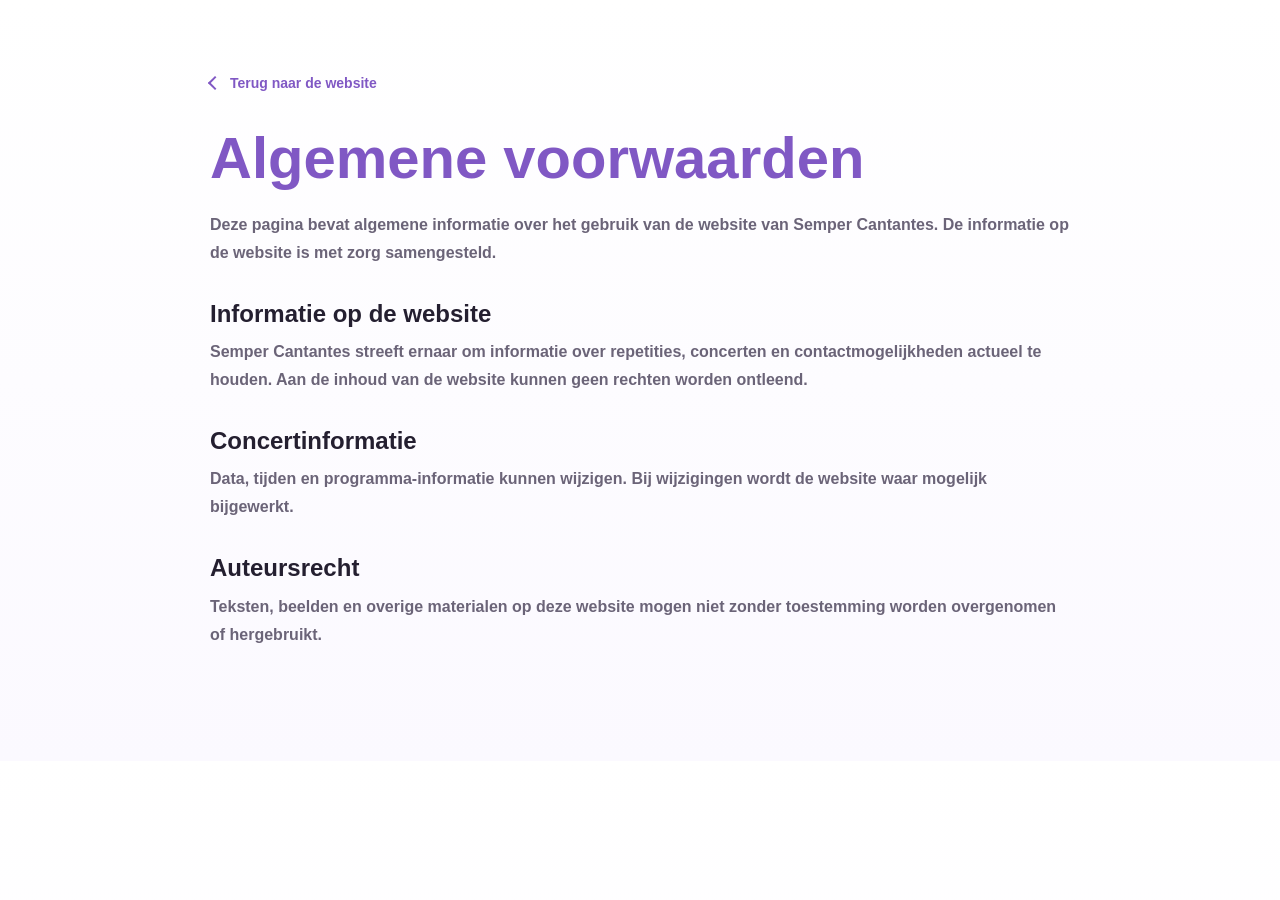
==== algemene-voorwaarden.html @ 079dc367 "Apply client feedback phase one" ====
<!doctype html>
<html lang="nl">
  <head>
    <meta charset="utf-8">
    <meta name="viewport" content="width=device-width, initial-scale=1">
    <title>Algemene voorwaarden | Semper Cantantes</title>
    <link rel="stylesheet" href="styles.css?v=client-round-20260716">
  </head>
  <body class="legal-page">
    <main class="legal-main">
      <a class="detail-back" href="index.html">Terug naar de website</a>
      <h1>Algemene voorwaarden</h1>
      <p>
        Deze pagina bevat algemene informatie over het gebruik van de website
        van Semper Cantantes. De informatie op de website is met zorg
        samengesteld.
      </p>
      <h2>Informatie op de website</h2>
      <p>
        Semper Cantantes streeft ernaar om informatie over repetities,
        concerten en contactmogelijkheden actueel te houden. Aan de inhoud van
        de website kunnen geen rechten worden ontleend.
      </p>
      <h2>Concertinformatie</h2>
      <p>
        Data, tijden en programma-informatie kunnen wijzigen. Bij wijzigingen
        wordt de website waar mogelijk bijgewerkt.
      </p>
      <h2>Auteursrecht</h2>
      <p>
        Teksten, beelden en overige materialen op deze website mogen niet
        zonder toestemming worden overgenomen of hergebruikt.
      </p>
    </main>
  </body>
</html>
---- styles.css ----
:root {
  --bg: #ffffff;
  --bg-soft: #f8f5fd;
  --bg-lavender: #f0ebfb;
  --lav-100: #f3edfc;
  --lav-200: #e4d8f8;
  --lav-300: #cbb6ef;
  --lav-500: #9a72dc;
  --lav-600: #8058c4;
  --lav-700: #5f3fa0;
  --ink: #241f30;
  --ink-soft: #6b6478;
  --ink-faint: #9a93a8;
  --line: #e7e0f5;
  --white: #ffffff;
  --plum: #221c2e;
  --shadow: 0 24px 60px -32px rgba(95, 63, 160, 0.36);
  --radius-lg: 18px;
  --radius-md: 12px;
  --radius-pill: 999px;
  --font-display: "Fraunces", Georgia, serif;
  --font-body: "Plus Jakarta Sans", "Segoe UI", Arial, sans-serif;
  --maxw: 1180px;
}

* {
  box-sizing: border-box;
}

html {
  scroll-behavior: smooth;
}

body {
  margin: 0;
  color: var(--ink);
  background: var(--bg);
  font-family: var(--font-body);
  line-height: 1.6;
  -webkit-font-smoothing: antialiased;
}

a {
  color: inherit;
  text-decoration: none;
}

img {
  display: block;
  max-width: 100%;
}

h1,
h2,
h3,
p {
  margin-top: 0;
}

h1,
h2,
h3 {
  color: var(--ink);
  font-weight: 800;
  letter-spacing: 0;
  line-height: 1.05;
}

.hero {
  position: relative;
  display: flex;
  flex-direction: column;
  min-height: 100vh;
  min-height: 100svh;
  overflow: hidden;
  background:
    radial-gradient(36% 50% at 18% 56%, rgba(203, 182, 239, 0.24), transparent 72%),
    linear-gradient(90deg, rgba(255, 255, 255, 0.94) 0%, rgba(248, 245, 253, 0.78) 38%, rgba(248, 245, 253, 0.12) 70%),
    url("assets/hero-lavender.png") center / cover no-repeat;
}

.hero::after {
  content: "";
  position: absolute;
  inset: auto 0 0;
  height: 34%;
  background: linear-gradient(180deg, transparent, rgba(255, 255, 255, 0.9));
  pointer-events: none;
}

.site-nav {
  position: relative;
  z-index: 2;
  display: flex;
  align-items: center;
  justify-content: space-between;
  gap: 24px;
  width: min(var(--maxw), calc(100% - 56px));
  margin: 22px auto 0;
  padding: 12px 14px 12px 20px;
  color: var(--ink);
  font-size: 15px;
  font-weight: 700;
  border: 1px solid rgba(231, 224, 245, 0.92);
  border-radius: var(--radius-pill);
  background: rgba(255, 255, 255, 0.68);
  box-shadow: 0 18px 42px -34px rgba(95, 63, 160, 0.5);
  backdrop-filter: blur(16px);
}

.nav-brand {
  display: flex;
  flex: 0 0 auto;
  flex-direction: column;
  justify-content: center;
  min-width: 138px;
  line-height: 0.96;
}

.nav-brand span {
  color: var(--lav-600);
  font-family: var(--font-display);
  font-size: 22px;
  font-style: italic;
  font-weight: 500;
}

.nav-brand strong {
  color: var(--ink);
  font-size: 15px;
  font-weight: 800;
}

.nav-links,
.nav-actions {
  display: flex;
  align-items: center;
}

.nav-links {
  justify-content: center;
  gap: clamp(18px, 3vw, 34px);
}

.nav-link {
  position: relative;
  white-space: nowrap;
  color: rgba(36, 31, 48, 0.82);
}

.nav-link::after {
  content: "";
  position: absolute;
  right: 100%;
  bottom: -7px;
  left: 0;
  height: 2px;
  border-radius: var(--radius-pill);
  background: var(--lav-600);
  transition: right 180ms ease;
}

.nav-link:hover::after {
  right: 0;
}

.nav-actions {
  justify-content: flex-end;
  gap: 8px;
}

.mobile-nav {
  display: none;
}

.social-link,
.login-link {
  display: inline-flex;
  align-items: center;
  justify-content: center;
  min-height: 38px;
  border-radius: var(--radius-pill);
  font-size: 13px;
  font-weight: 800;
  transition: transform 160ms ease, border-color 160ms ease, background 160ms ease;
}

.social-link {
  width: 38px;
  color: var(--lav-700);
  border: 1px solid rgba(128, 88, 196, 0.18);
  background: rgba(243, 237, 252, 0.78);
}

.social-link svg {
  width: 18px;
  height: 18px;
  fill: none;
  stroke: currentColor;
  stroke-width: 1.9;
  stroke-linecap: round;
  stroke-linejoin: round;
}

.social-link[aria-label="TikTok"] svg {
  fill: currentColor;
  stroke: none;
}

.login-link {
  min-width: 86px;
  padding: 0 18px;
  text-align: center;
  color: var(--white);
  background: var(--lav-600);
  box-shadow: 0 14px 26px -18px rgba(95, 63, 160, 0.7);
}

.social-link:hover,
.login-link:hover {
  transform: translateY(-2px);
}

.hero-content {
  position: relative;
  z-index: 1;
  width: min(610px, calc(100% - 56px));
  margin: auto 0 auto max(28px, calc((100vw - var(--maxw)) / 2));
  padding: 54px 0 96px;
}

.hero-kicker {
  display: flex;
  flex-wrap: wrap;
  gap: 10px;
  margin-bottom: 24px;
}

.hero-kicker span,
.hero-details span {
  display: inline-flex;
  align-items: center;
  border: 1px solid rgba(128, 88, 196, 0.18);
  border-radius: var(--radius-pill);
  background: rgba(255, 255, 255, 0.64);
  color: var(--lav-700);
  font-size: 13px;
  font-weight: 800;
  backdrop-filter: blur(10px);
}

.hero-kicker span {
  min-height: 36px;
  padding: 8px 14px;
}

.brand-script {
  margin: 0;
  color: var(--lav-600);
  font-family: var(--font-display);
  font-size: clamp(38px, 5vw, 68px);
  font-style: italic;
  font-weight: 500;
  line-height: 0.98;
}

h1 {
  margin-bottom: 22px;
  font-size: clamp(48px, 6.2vw, 82px);
}

.hero-copy {
  max-width: 46ch;
  margin-bottom: 34px;
  color: var(--ink-soft);
  font-size: clamp(17px, 1.55vw, 21px);
  font-weight: 600;
}

.hero-actions {
  display: flex;
  flex-wrap: wrap;
  gap: 14px;
}

.hero-details {
  display: flex;
  flex-wrap: wrap;
  gap: 10px;
  max-width: 560px;
  margin-top: 28px;
}

.hero-details span {
  min-height: 34px;
  padding: 7px 12px;
  color: var(--ink-soft);
  font-size: 12px;
}

.button,
.small-button {
  display: inline-flex;
  align-items: center;
  justify-content: center;
  min-height: 50px;
  border-radius: var(--radius-pill);
  font-weight: 800;
  transition: transform 160ms ease, box-shadow 160ms ease, background 160ms ease, color 160ms ease, border-color 160ms ease;
}

.button {
  min-width: 190px;
  padding: 14px 28px;
  font-size: 15px;
}

.button:hover,
.small-button:hover,
.social-link:hover,
.login-link:hover {
  transform: translateY(-2px);
}

.button-primary {
  color: var(--white);
  background: var(--lav-600);
  box-shadow: 0 16px 34px -18px rgba(95, 63, 160, 0.72);
}

.button-primary:hover {
  background: var(--lav-700);
}

.button-ghost {
  color: var(--ink);
  border: 1.5px solid rgba(36, 31, 48, 0.18);
  background: rgba(255, 255, 255, 0.42);
  backdrop-filter: blur(10px);
}

.button-ghost:hover {
  color: var(--lav-700);
  border-color: var(--lav-600);
}

.button-outline {
  color: var(--lav-700);
  border: 1.5px solid var(--lav-300);
  background: var(--white);
}

.section-inner {
  width: min(var(--maxw), calc(100% - 56px));
  margin: 0 auto;
}

.concert-section,
.conductor-section {
  background: var(--bg-soft);
}

.concert-section {
  padding: 96px 0 104px;
}

.section-heading {
  display: flex;
  align-items: flex-end;
  justify-content: space-between;
  gap: 32px;
  margin-bottom: 38px;
}

.eyebrow {
  margin-bottom: 6px;
  color: var(--lav-700);
  font-family: var(--font-display);
  font-size: 18px;
  font-style: italic;
  font-weight: 500;
  letter-spacing: 0;
  text-transform: none;
}

h2 {
  margin-bottom: 0;
  font-size: clamp(34px, 4vw, 52px);
}

.concert-grid {
  display: grid;
  grid-template-columns: repeat(3, minmax(0, 1fr));
  gap: 26px;
}

.concert-card {
  display: flex;
  flex-direction: column;
  overflow: hidden;
  min-width: 0;
  border: 1px solid var(--line);
  border-radius: 10px;
  background: var(--white);
  box-shadow: 0 18px 44px -30px rgba(95, 63, 160, 0.32);
}

.concert-image {
  position: relative;
  overflow: hidden;
  background: var(--lav-200);
}

.concert-image::after {
  content: "";
  position: absolute;
  inset: 0;
  background: linear-gradient(180deg, transparent 48%, rgba(24, 20, 34, 0.5));
}

.concert-image img {
  width: 100%;
  aspect-ratio: 16 / 10;
  object-fit: cover;
  transition: transform 240ms ease;
}

.concert-card:hover .concert-image img {
  transform: scale(1.035);
}

.concert-date {
  position: absolute;
  right: 18px;
  bottom: 16px;
  z-index: 1;
  display: inline-flex;
  align-items: center;
  gap: 8px;
  padding: 0;
  color: var(--white);
  background: transparent;
  font-size: 15px;
  font-weight: 800;
  text-shadow: 0 2px 16px rgba(0, 0, 0, 0.54);
  box-shadow: none;
}

.concert-date span {
  width: 1px;
  height: 16px;
  background: rgba(255, 255, 255, 0.72);
}

.concert-body {
  display: flex;
  flex-direction: column;
  flex: 1;
  gap: 12px;
  padding: 30px 28px 28px;
}

.concert-body h3 {
  margin-bottom: 0;
  color: #565167;
  font-size: 24px;
}

.concert-body p {
  min-height: 88px;
  margin-bottom: 12px;
  color: var(--ink-soft);
  font-size: 16px;
  line-height: 1.55;
}

.small-button {
  width: 100%;
  min-height: 44px;
  color: var(--lav-700);
  border-radius: 14px;
  background: var(--lav-100);
  font-size: 14px;
}

.small-button:hover {
  background: var(--lav-200);
}

.about-section {
  position: relative;
  padding: 104px 0;
  background:
    radial-gradient(48% 80% at 12% 15%, rgba(203, 182, 239, 0.2), transparent 68%),
    linear-gradient(180deg, var(--white) 0%, #fbf9ff 100%);
}

.about-grid {
  display: grid;
  grid-template-columns: minmax(260px, 0.78fr) minmax(320px, 1.22fr);
  gap: 72px;
  align-items: start;
}

.about-heading {
  position: sticky;
  top: 32px;
}

.about-heading h2 {
  max-width: 10ch;
}

.about-copy {
  max-width: 720px;
  padding-left: 34px;
  border-left: 1.5px solid var(--lav-200);
}

.about-copy p {
  margin-bottom: 18px;
  color: var(--ink-soft);
  font-size: clamp(18px, 2vw, 24px);
  font-weight: 600;
  line-height: 1.65;
}

.about-copy p:first-child {
  color: var(--ink);
}

.about-facts {
  display: flex;
  flex-wrap: wrap;
  gap: 12px;
  margin-top: 30px;
}

.about-facts span {
  display: inline-flex;
  align-items: baseline;
  gap: 8px;
  padding: 12px 16px;
  color: var(--ink-soft);
  border: 1px solid var(--line);
  border-radius: var(--radius-md);
  background: rgba(255, 255, 255, 0.72);
  box-shadow: 0 16px 36px -30px rgba(95, 63, 160, 0.34);
  font-size: 14px;
  font-weight: 700;
}

.about-facts strong {
  color: var(--lav-700);
  font-size: 22px;
  line-height: 1;
}

.conductor-section {
  position: relative;
  padding: 108px 0 116px;
  background:
    radial-gradient(54% 70% at 82% 12%, rgba(203, 182, 239, 0.22), transparent 62%),
    var(--bg-soft);
}

.conductor-card {
  display: grid;
  grid-template-columns: minmax(320px, 0.88fr) minmax(320px, 1.12fr);
  overflow: hidden;
  width: min(var(--maxw), calc(100% - 56px));
  margin: 0 auto;
  border: 1px solid var(--line);
  border-radius: var(--radius-lg);
  background: var(--white);
  box-shadow: 0 28px 70px -38px rgba(95, 63, 160, 0.42);
}

.conductor-image {
  position: relative;
  min-height: 460px;
  background: var(--lav-100);
}

.conductor-image::after {
  content: "";
  position: absolute;
  inset: 0;
  background:
    linear-gradient(180deg, transparent 60%, rgba(36, 31, 48, 0.14)),
    radial-gradient(65% 65% at 25% 18%, rgba(255, 255, 255, 0.24), transparent 70%);
  pointer-events: none;
}

.conductor-card img {
  width: 100%;
  height: 100%;
  object-fit: cover;
  object-position: 44% center;
}

.conductor-copy {
  display: flex;
  flex-direction: column;
  justify-content: center;
  padding: clamp(42px, 6vw, 72px);
}

.conductor-copy h2 {
  margin-bottom: 24px;
}

.conductor-copy p:not(.eyebrow) {
  max-width: 52ch;
  margin-bottom: 26px;
  color: var(--ink-soft);
  font-size: clamp(17px, 1.8vw, 20px);
  font-weight: 600;
  line-height: 1.7;
}

.conductor-notes {
  display: flex;
  flex-wrap: wrap;
  gap: 10px;
  margin-bottom: 34px;
}

.conductor-notes span {
  display: inline-flex;
  align-items: center;
  min-height: 38px;
  padding: 8px 13px;
  color: var(--lav-700);
  border: 1px solid var(--lav-200);
  border-radius: var(--radius-pill);
  background: var(--lav-100);
  font-size: 13px;
  font-weight: 800;
}

.conductor-copy .button {
  align-self: flex-start;
}

.contact-section {
  padding: 104px 0 112px;
  background:
    linear-gradient(180deg, var(--white) 0%, #fbf9ff 100%);
}

.contact-heading {
  max-width: 760px;
  margin-bottom: 38px;
}

.contact-heading .brand-script {
  font-size: clamp(40px, 4.4vw, 56px);
  line-height: 1;
}

.contact-heading h2 {
  color: var(--ink);
  font-size: clamp(20px, 2vw, 26px);
  font-weight: 700;
}

.contact-form {
  display: grid;
  grid-template-columns: minmax(340px, 1.02fr) minmax(340px, 0.98fr);
  gap: 22px;
  padding: 28px;
  border: 1px solid var(--line);
  border-radius: var(--radius-lg);
  background: rgba(255, 255, 255, 0.78);
  box-shadow: 0 24px 60px -42px rgba(95, 63, 160, 0.42);
  backdrop-filter: blur(12px);
}

.form-left {
  display: grid;
  grid-template-columns: minmax(150px, 1.2fr) minmax(90px, 0.55fr) minmax(150px, 1.15fr);
  gap: 16px;
}

label {
  display: flex;
  flex-direction: column;
  gap: 8px;
  color: #504962;
  font-size: 12px;
  font-weight: 800;
  letter-spacing: 0;
}

input,
textarea {
  width: 100%;
  border: 1px solid #ddd6ef;
  border-radius: 10px;
  color: var(--ink);
  background: #ffffff;
  font: inherit;
  font-size: 15px;
  transition: border-color 160ms ease, background 160ms ease, box-shadow 160ms ease;
}

input:focus,
textarea:focus {
  outline: none;
  border-color: var(--lav-500);
  background: var(--white);
  box-shadow: 0 0 0 4px rgba(154, 114, 220, 0.12);
}

input {
  height: 48px;
  padding: 10px 13px;
}

textarea {
  min-height: 268px;
  padding: 13px;
  resize: vertical;
}

.wide,
.checkbox-row,
.form-submit {
  grid-column: 1 / -1;
}

.checkbox-row {
  display: flex;
  flex-direction: row;
  align-items: flex-start;
  gap: 10px;
  margin: 2px 0 4px;
  color: var(--ink-soft);
  font-size: 13px;
  font-weight: 600;
}

.checkbox-row input {
  flex: 0 0 auto;
  width: 18px;
  height: 18px;
  margin-top: 2px;
  accent-color: var(--lav-600);
}

.checkbox-row a {
  color: var(--lav-700);
  font-weight: 800;
}

.form-submit {
  width: 100%;
  min-height: 48px;
  border: 0;
  cursor: pointer;
}

.message-field {
  height: 100%;
}

.message-field textarea {
  flex: 1;
}

.site-footer {
  position: relative;
  padding: 58px 0 34px;
  color: #d8cfee;
  background: var(--plum);
}

.site-footer::before {
  content: "";
  position: absolute;
  top: 0;
  right: 0;
  left: 0;
  height: 2px;
  background: linear-gradient(90deg, transparent, var(--lav-300), transparent);
}

.footer-inner {
  display: flex;
  align-items: flex-start;
  justify-content: space-between;
  gap: 38px;
  width: min(var(--maxw), calc(100% - 56px));
  margin: 0 auto;
}

.footer-brand {
  max-width: 340px;
}

.footer-brand .brand-script {
  color: var(--lav-300);
  font-size: 30px;
}

.footer-brand strong {
  display: block;
  margin: -2px 0 12px;
  color: var(--white);
  font-size: 24px;
  line-height: 1;
}

.footer-brand span {
  display: block;
  color: #a99bc9;
  font-size: 14px;
}

.footer-inner nav {
  display: flex;
  flex-wrap: wrap;
  gap: clamp(20px, 4vw, 46px);
  padding-top: 12px;
  font-size: 14px;
  font-weight: 700;
}

.footer-inner a {
  color: #e5def5;
}

.footer-inner a:hover {
  color: var(--white);
}

@media (max-width: 1000px) {
  .hero {
    background:
      linear-gradient(90deg, rgba(255, 255, 255, 0.9), rgba(248, 245, 253, 0.54)),
      url("assets/hero-lavender.png") 62% center / cover no-repeat;
  }

  .site-nav,
  .section-inner,
  .footer-inner {
    width: min(100% - 36px, 720px);
  }

  .site-nav {
    flex-wrap: wrap;
    gap: 14px 18px;
    padding: 12px 14px 14px;
    border-radius: 26px;
  }

  .nav-brand {
    min-width: 124px;
  }

  .nav-links {
    order: 3;
    width: 100%;
    justify-content: flex-start;
    gap: 18px;
    overflow-x: auto;
    padding: 4px 2px 2px;
    scrollbar-width: none;
  }

  .nav-links::-webkit-scrollbar {
    display: none;
  }

  .nav-actions {
    margin-left: auto;
  }

  .hero-content {
    width: min(100% - 36px, 620px);
    margin: auto auto;
    padding-top: 72px;
  }

  .concert-grid,
  .about-grid,
  .conductor-card,
  .contact-form {
    grid-template-columns: 1fr;
  }

  .about-heading {
    position: static;
  }

  .about-heading h2 {
    max-width: 100%;
  }

  .about-copy {
    padding-left: 0;
    border-left: 0;
  }

  .concert-grid {
    gap: 28px;
  }

  .conductor-card {
    width: min(100% - 36px, 720px);
  }

  .conductor-image {
    min-height: 360px;
  }

  .footer-inner {
    flex-direction: column;
  }
}

@media (max-width: 640px) {
  .hero {
    min-height: 100svh;
    background:
      linear-gradient(180deg, rgba(255, 255, 255, 0.93) 0%, rgba(248, 245, 253, 0.84) 48%, rgba(248, 245, 253, 0.46) 100%),
      url("assets/hero-lavender.png") 68% center / cover no-repeat;
  }

  .site-nav {
    width: min(100% - 28px, 520px);
    margin-top: 12px;
    flex-wrap: nowrap;
    gap: 12px;
    padding: 10px 10px 10px 16px;
    border-radius: 22px;
    font-size: 13px;
  }

  .nav-brand {
    min-width: 110px;
  }

  .nav-brand span {
    font-size: 19px;
  }

  .nav-brand strong {
    font-size: 13px;
  }

  .nav-links,
  .nav-actions {
    display: none;
  }

  .mobile-nav {
    position: relative;
    display: block;
    margin-left: auto;
  }

  .mobile-nav summary {
    display: inline-flex;
    align-items: center;
    justify-content: center;
    gap: 10px;
    min-height: 38px;
    padding: 0 14px 0 16px;
    border-radius: var(--radius-pill);
    color: var(--white);
    background: var(--lav-600);
    box-shadow: 0 14px 26px -18px rgba(95, 63, 160, 0.72);
    cursor: pointer;
    list-style: none;
  }

  .mobile-nav summary::-webkit-details-marker {
    display: none;
  }

  .mobile-nav summary span {
    font-size: 13px;
    font-weight: 800;
  }

  .mobile-nav summary i,
  .mobile-nav summary i::before,
  .mobile-nav summary i::after {
    display: block;
    width: 15px;
    height: 2px;
    border-radius: var(--radius-pill);
    background: currentColor;
    transition: transform 180ms ease, opacity 180ms ease;
  }

  .mobile-nav summary i {
    position: relative;
  }

  .mobile-nav summary i::before,
  .mobile-nav summary i::after {
    content: "";
    position: absolute;
    left: 0;
  }

  .mobile-nav summary i::before {
    top: -5px;
  }

  .mobile-nav summary i::after {
    top: 5px;
  }

  .mobile-nav[open] summary i {
    background: transparent;
  }

  .mobile-nav[open] summary i::before {
    transform: translateY(5px) rotate(45deg);
  }

  .mobile-nav[open] summary i::after {
    transform: translateY(-5px) rotate(-45deg);
  }

  .mobile-nav-panel {
    position: absolute;
    top: calc(100% + 12px);
    right: 0;
    width: min(82vw, 310px);
    padding: 12px;
    border: 1px solid rgba(231, 224, 245, 0.96);
    border-radius: 20px;
    background: rgba(255, 255, 255, 0.96);
    box-shadow: 0 24px 54px -30px rgba(36, 31, 48, 0.45);
    backdrop-filter: blur(18px);
  }

  .mobile-nav-panel .nav-link {
    display: flex;
    align-items: center;
    min-height: 44px;
    padding: 0 12px;
    border-radius: 12px;
    color: var(--ink);
    font-size: 15px;
  }

  .mobile-nav-panel .nav-link:hover {
    background: var(--lav-100);
  }

  .mobile-nav-panel .nav-link::after {
    display: none;
  }

  .mobile-socials {
    display: flex;
    align-items: center;
    gap: 8px;
    margin-top: 10px;
    padding-top: 12px;
    border-top: 1px solid var(--line);
  }

  .social-link {
    width: 34px;
    min-height: 34px;
    font-size: 12px;
  }

  .login-link {
    min-width: 72px;
    min-height: 34px;
    padding: 0 14px;
    font-size: 12px;
  }

  .hero-content {
    width: min(100% - 34px, 520px);
    padding: 54px 0 58px;
    margin: auto auto;
  }

  .hero-kicker {
    gap: 8px;
    margin-bottom: 18px;
  }

  .hero-kicker span,
  .hero-details span {
    font-size: 11px;
  }

  .hero-kicker span {
    min-height: 31px;
    padding: 6px 10px;
  }

  .brand-script {
    font-size: 40px;
  }

  h1 {
    margin-bottom: 16px;
    font-size: clamp(44px, 15vw, 62px);
  }

  .hero-copy {
    max-width: 31ch;
    margin-bottom: 24px;
    font-size: 16px;
    line-height: 1.55;
    font-weight: 600;
  }

  .hero-actions {
    flex-direction: column;
    gap: 10px;
  }

  .button {
    width: 100%;
    min-height: 48px;
    padding: 13px 20px;
    font-size: 14px;
  }

  .hero-details {
    gap: 8px;
    margin-top: 20px;
  }

  .hero-details span {
    min-height: 30px;
    padding: 6px 9px;
  }

  .concert-section,
  .about-section,
  .conductor-section,
  .contact-section {
    padding: 58px 0;
  }

  .section-inner {
    width: min(100% - 32px, 520px);
  }

  .section-heading h2,
  .about-heading h2,
  .conductor-copy h2,
  .contact-heading h2 {
    font-size: clamp(30px, 9vw, 40px);
    line-height: 1.08;
  }

  .eyebrow {
    font-size: 11px;
  }

  .section-heading p,
  .about-copy p,
  .conductor-copy p,
  .contact-heading p {
    font-size: 15px;
    line-height: 1.65;
  }

  .concert-grid {
    gap: 22px;
  }

  .concert-card {
    border-radius: 14px;
  }

  .concert-image {
    min-height: 230px;
  }

  .concert-body h3 {
    font-size: 24px;
  }

  .concert-body p {
    font-size: 15px;
    line-height: 1.58;
  }

  .small-button {
    min-height: 44px;
    font-size: 13px;
  }

  .about-card,
  .conductor-card {
    border-radius: 18px;
  }

  .about-grid {
    gap: 26px;
  }

  .about-copy {
    gap: 18px;
  }

  .conductor-card {
    width: min(100% - 32px, 520px);
  }

  .conductor-image {
    min-height: 310px;
  }

  .conductor-copy {
    padding: 26px 22px 24px;
  }

  .conductor-notes {
    gap: 8px;
  }

  .conductor-notes span {
    font-size: 11px;
  }

  .contact-form {
    padding: 18px;
    border-radius: 14px;
  }

  .section-heading {
    display: block;
    margin-bottom: 26px;
  }

  .concert-body {
    padding: 22px;
  }

  .concert-date {
    right: 16px;
    justify-content: flex-end;
    font-size: 13px;
  }

  .form-left {
    grid-template-columns: 1fr;
  }

  .checkbox-row {
    font-size: 13px;
  }

  textarea {
    min-height: 220px;
  }

  .footer-inner {
    width: min(100% - 32px, 520px);
    gap: 24px;
    text-align: left;
  }

  .footer-inner nav {
    gap: 14px;
  }
}

@media (max-width: 390px) {
  .site-nav {
    width: min(100% - 20px, 360px);
    padding-left: 13px;
  }

  .nav-brand {
    min-width: 96px;
  }

  .nav-brand span {
    font-size: 17px;
  }

  .nav-brand strong {
    font-size: 12px;
  }

  .mobile-nav summary {
    min-height: 36px;
    padding: 0 12px;
  }

  .mobile-nav summary span {
    font-size: 12px;
  }

  .hero-content {
    width: min(100% - 28px, 360px);
  }

  h1 {
    font-size: 43px;
  }

  .hero-copy {
    font-size: 15px;
  }
}

.hero-logo {
  width: 54px;
  height: auto;
  margin-bottom: 18px;
  opacity: 0.66;
}

.hero-details {
  display: grid;
  grid-template-columns: repeat(3, minmax(0, max-content));
  gap: 18px 28px;
  max-width: 720px;
}

.hero-details div {
  min-width: 0;
}

.hero-details dt {
  margin-bottom: 2px;
  color: var(--lav-700);
  font-size: 11px;
  font-weight: 800;
  letter-spacing: 0.08em;
  text-transform: uppercase;
}

.hero-details dd {
  margin: 0;
  color: var(--ink-soft);
  font-size: 14px;
  font-weight: 700;
}

.hero-kicker span {
  border: 0;
  border-radius: 0;
  background: transparent;
  padding: 0;
  min-height: 0;
  backdrop-filter: none;
}

.upcoming-concert {
  max-width: 720px;
}

.concert-card-featured {
  display: grid;
  grid-template-columns: minmax(260px, 0.9fr) minmax(280px, 1fr);
}

.concert-card-featured .concert-image img {
  height: 100%;
  aspect-ratio: auto;
}

.concert-card-featured .concert-body p {
  min-height: 0;
}

.about-photo {
  overflow: hidden;
  margin: 0 0 28px;
  border: 1px solid var(--line);
  border-radius: var(--radius-lg);
  background: var(--lav-100);
  box-shadow: 0 22px 52px -38px rgba(95, 63, 160, 0.42);
}

.about-photo img {
  width: 100%;
  aspect-ratio: 16 / 9;
  object-fit: cover;
  object-position: 45% center;
}

.team-section {
  padding: 108px 0 116px;
  background:
    radial-gradient(54% 70% at 82% 12%, rgba(203, 182, 239, 0.22), transparent 62%),
    var(--bg-soft);
}

.team-grid {
  display: grid;
  grid-template-columns: repeat(2, minmax(0, 1fr));
  gap: 26px;
}

.team-card {
  overflow: hidden;
  border: 1px solid var(--line);
  border-radius: var(--radius-lg);
  background: var(--white);
  box-shadow: 0 26px 62px -40px rgba(95, 63, 160, 0.4);
}

.team-image {
  min-height: 360px;
  background: var(--lav-100);
}

.team-image img {
  width: 100%;
  height: 100%;
  min-height: 360px;
  object-fit: cover;
  object-position: 45% center;
}

.team-image-placeholder {
  display: grid;
  place-items: center;
  padding: 38px;
  color: var(--lav-700);
  background:
    radial-gradient(70% 70% at 50% 25%, rgba(203, 182, 239, 0.45), transparent 72%),
    var(--lav-100);
}

.team-image-placeholder img {
  width: 92px;
  height: auto;
  min-height: 0;
  opacity: 0.45;
  object-fit: contain;
}

.team-image-placeholder span {
  display: block;
  margin-top: 18px;
  font-size: 14px;
  font-weight: 800;
}

.team-copy {
  padding: 32px;
}

.team-copy h3 {
  margin-bottom: 18px;
  color: #565167;
  font-size: clamp(26px, 3vw, 34px);
}

.team-copy p:not(.eyebrow) {
  margin-bottom: 15px;
  color: var(--ink-soft);
  font-size: 15px;
  font-weight: 600;
  line-height: 1.72;
}

.previous-section {
  padding: 98px 0 104px;
  background: var(--white);
}

.previous-grid {
  display: grid;
  grid-template-columns: repeat(2, minmax(0, 1fr));
  gap: 22px;
}

.previous-card {
  padding: 28px;
  border: 1px solid var(--line);
  border-radius: var(--radius-lg);
  background: linear-gradient(180deg, #ffffff, #fbf9ff);
  box-shadow: 0 20px 48px -38px rgba(95, 63, 160, 0.35);
}

.previous-card span {
  display: block;
  margin-bottom: 10px;
  color: var(--lav-700);
  font-size: 13px;
  font-weight: 800;
}

.previous-card h3 {
  margin-bottom: 12px;
  color: #565167;
  font-size: 24px;
}

.previous-card p {
  margin-bottom: 0;
  color: var(--ink-soft);
  font-size: 15px;
  font-weight: 600;
  line-height: 1.65;
}

.legal-page {
  background: linear-gradient(180deg, var(--white), #fbf9ff);
}

.legal-main {
  width: min(860px, calc(100% - 56px));
  margin: 0 auto;
  padding: 70px 0 96px;
}

.legal-main h1 {
  color: var(--lav-600);
  font-size: clamp(36px, 5vw, 58px);
}

.legal-main h2 {
  margin: 34px 0 12px;
  font-size: 24px;
}

.legal-main p,
.legal-main li {
  color: var(--ink-soft);
  font-size: 16px;
  font-weight: 600;
  line-height: 1.75;
}

.legal-main ul {
  padding-left: 20px;
}

@media (max-width: 1000px) {
  .concert-card-featured,
  .team-grid,
  .previous-grid {
    grid-template-columns: 1fr;
  }

  .upcoming-concert {
    max-width: none;
  }
}

@media (max-width: 640px) {
  .hero-logo {
    width: 42px;
    margin-bottom: 14px;
  }

  .hero-details {
    grid-template-columns: 1fr;
    gap: 10px;
  }

  .hero-details dt {
    font-size: 10px;
  }

  .hero-details dd {
    font-size: 13px;
  }

  .team-section,
  .previous-section {
    padding: 58px 0;
  }

  .team-grid,
  .previous-grid {
    gap: 18px;
  }

  .team-image,
  .team-image img {
    min-height: 280px;
  }

  .team-copy,
  .previous-card {
    padding: 22px;
  }

  .mobile-socials {
    display: none;
  }

  .legal-main {
    width: min(100% - 32px, 520px);
    padding: 48px 0 72px;
  }
}

.detail-page {
  background: var(--white);
}

.concert-detail-main {
  min-height: 100vh;
  padding: 92px 0 104px;
  display: flex;
  align-items: center;
}

.concert-detail {
  width: min(1020px, calc(100% - 96px));
  margin: 0 auto;
}

.detail-back {
  display: inline-flex;
  align-items: center;
  margin-bottom: 34px;
  color: var(--lav-600);
  font-size: 14px;
  font-weight: 800;
}

.detail-back::before {
  content: "";
  width: 8px;
  height: 8px;
  margin-right: 10px;
  border-left: 2px solid currentColor;
  border-bottom: 2px solid currentColor;
  transform: rotate(45deg);
}

.detail-grid {
  display: grid;
  grid-template-columns: minmax(300px, 1fr) minmax(300px, 1fr);
  align-items: center;
  gap: 46px 58px;
}

.detail-copy h1 {
  margin-bottom: 24px;
  color: var(--lav-600);
  font-family: var(--font-body);
  font-size: clamp(24px, 2.6vw, 32px);
  font-weight: 800;
  line-height: 1.12;
}

.detail-copy p {
  max-width: 430px;
  margin-bottom: 30px;
  color: #6f6f6f;
  font-size: clamp(19px, 1.9vw, 24px);
  line-height: 1.34;
  font-weight: 400;
}

.detail-copy p:last-child {
  margin-bottom: 0;
}

.detail-copy-secondary {
  padding-left: 4px;
}

.detail-media {
  margin: 0;
  padding: 20px;
  border: 1px solid #cfcbd4;
  background: var(--white);
  box-shadow: 0 12px 24px -22px rgba(36, 31, 48, 0.42);
}

.detail-media img {
  width: 100%;
  aspect-ratio: 1.05;
  object-fit: cover;
}

.detail-media-tall img {
  aspect-ratio: 0.88;
}

.detail-actions {
  display: flex;
  flex-wrap: wrap;
  gap: 14px;
  margin-top: 10px;
}

.detail-actions .button {
  min-width: 220px;
}

@media (max-width: 820px) {
  .concert-detail-main {
    display: block;
    padding: 54px 0 72px;
  }

  .concert-detail {
    width: min(100% - 36px, 620px);
  }

  .detail-grid {
    grid-template-columns: 1fr;
    gap: 34px;
  }

  .detail-media {
    padding: 14px;
  }

  .detail-copy p {
    font-size: 18px;
    max-width: 100%;
  }
}

@media (max-width: 560px) {
  .detail-actions .button {
    min-width: 100%;
  }
}
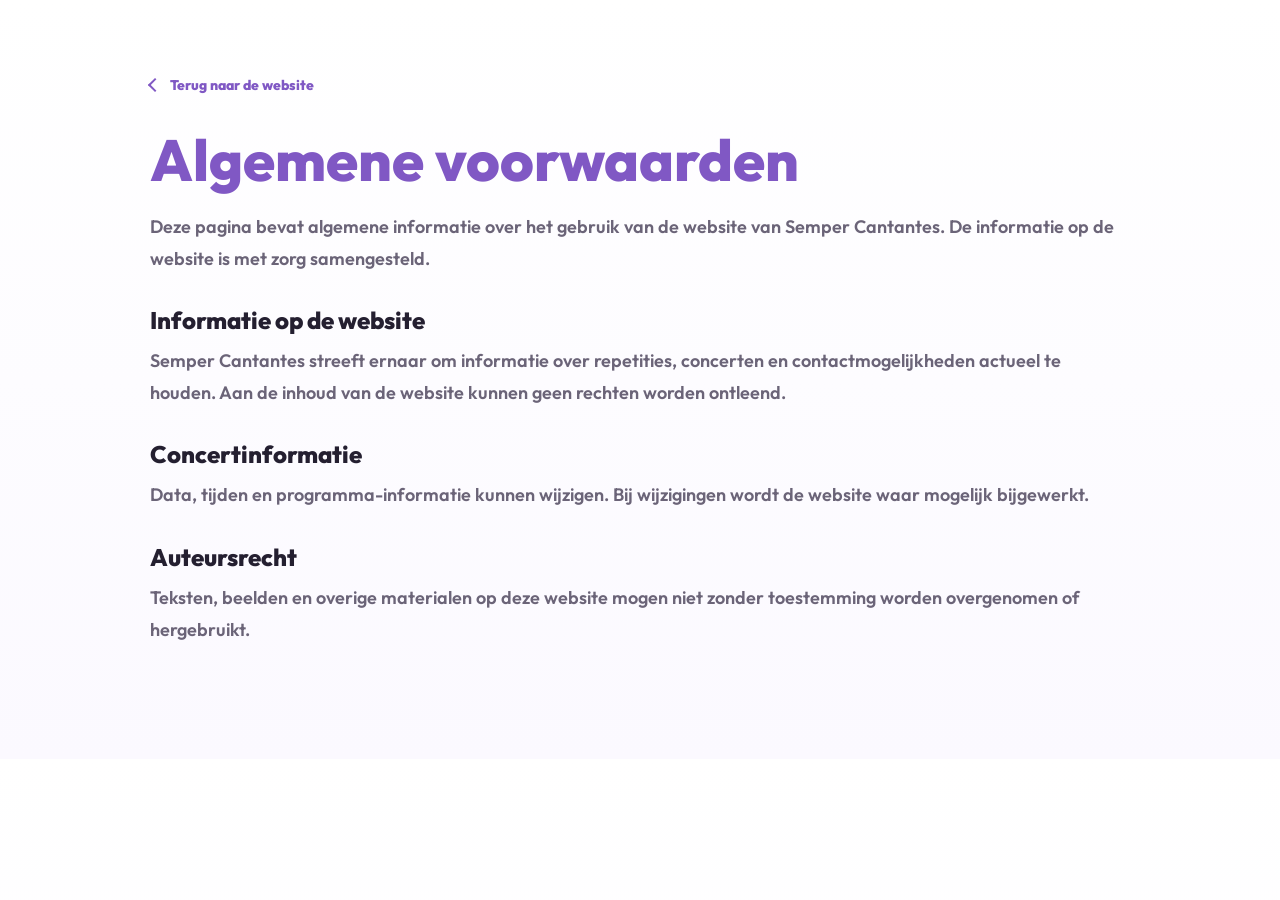
==== commit b7c3e2a1: "Update homepage with confirmed choir content" ====
--- a/algemene-voorwaarden.html
+++ b/algemene-voorwaarden.html
@@ -4,7 +4,13 @@
     <meta charset="utf-8">
     <meta name="viewport" content="width=device-width, initial-scale=1">
     <title>Algemene voorwaarden | Semper Cantantes</title>
-    <link rel="stylesheet" href="styles.css?v=client-round-20260716">
+    <link rel="preconnect" href="https://fonts.googleapis.com">
+    <link rel="preconnect" href="https://fonts.gstatic.com" crossorigin>
+    <link
+      href="https://fonts.googleapis.com/css2?family=Fraunces:ital,opsz,wght@0,9..144,500;0,9..144,650;1,9..144,500&family=Outfit:wght@400;500;600;700;800&display=swap"
+      rel="stylesheet"
+    >
+    <link rel="stylesheet" href="styles.css?v=outfit-20260728">
   </head>
   <body class="legal-page">
     <main class="legal-main">
--- a/styles.css
+++ b/styles.css
@@ -19,16 +19,28 @@
   --radius-md: 12px;
   --radius-pill: 999px;
   --font-display: "Fraunces", Georgia, serif;
-  --font-body: "Plus Jakarta Sans", "Segoe UI", Arial, sans-serif;
-  --maxw: 1180px;
+  --font-body: "Outfit", "Segoe UI", Arial, sans-serif;
+  --maxw: 1320px;
 }
 
 * {
   box-sizing: border-box;
 }
 
+.visually-hidden {
+  position: absolute;
+  width: 1px;
+  height: 1px;
+  padding: 0;
+  overflow: hidden;
+  clip: rect(0 0 0 0);
+  white-space: nowrap;
+  border: 0;
+}
+
 html {
   scroll-behavior: smooth;
+  scroll-padding-top: 84px;
 }
 
 body {
@@ -36,6 +48,7 @@
   color: var(--ink);
   background: var(--bg);
   font-family: var(--font-body);
+  font-size: 17px;
   line-height: 1.6;
   -webkit-font-smoothing: antialiased;
 }
@@ -89,46 +102,64 @@
 }
 
 .site-nav {
-  position: relative;
-  z-index: 2;
+  position: fixed;
+  top: 0;
+  left: 0;
+  z-index: 100;
   display: flex;
   align-items: center;
   justify-content: space-between;
-  gap: 24px;
-  width: min(var(--maxw), calc(100% - 56px));
-  margin: 22px auto 0;
-  padding: 12px 14px 12px 20px;
+  gap: 32px;
+  width: 100%;
+  margin: 0;
+  padding: 14px max(20px, calc((100vw - var(--maxw)) / 2));
   color: var(--ink);
-  font-size: 15px;
-  font-weight: 700;
-  border: 1px solid rgba(231, 224, 245, 0.92);
-  border-radius: var(--radius-pill);
-  background: rgba(255, 255, 255, 0.68);
-  box-shadow: 0 18px 42px -34px rgba(95, 63, 160, 0.5);
-  backdrop-filter: blur(16px);
+  font-size: 16px;
+  font-weight: 600;
+  border: 0;
+  border-radius: 0;
+  border-bottom: 1px solid transparent;
+  background: transparent;
+  box-shadow: none;
+  backdrop-filter: blur(0);
+  transform: translateY(16px);
+  transition:
+    background-color 260ms ease,
+    border-color 260ms ease,
+    box-shadow 260ms ease,
+    backdrop-filter 260ms ease,
+    transform 340ms cubic-bezier(0.22, 1, 0.36, 1);
+}
+
+.site-nav.is-scrolled {
+  border-bottom-color: rgba(231, 224, 245, 0.84);
+  background: rgba(255, 255, 255, 0.97);
+  box-shadow: 0 8px 28px rgba(46, 35, 70, 0.1);
+  backdrop-filter: blur(18px);
+  transform: translateY(0);
 }
 
 .nav-brand {
   display: flex;
   flex: 0 0 auto;
-  flex-direction: column;
-  justify-content: center;
-  min-width: 138px;
-  line-height: 0.96;
+  align-items: center;
+  gap: 11px;
+  min-width: 190px;
+  line-height: 1;
+}
+
+.nav-brand img {
+  width: 42px;
+  height: 42px;
+  object-fit: contain;
+  opacity: 0.82;
 }
 
 .nav-brand span {
-  color: var(--lav-600);
+  color: var(--ink);
   font-family: var(--font-display);
   font-size: 22px;
-  font-style: italic;
-  font-weight: 500;
-}
-
-.nav-brand strong {
-  color: var(--ink);
-  font-size: 15px;
-  font-weight: 800;
+  font-weight: 650;
 }
 
 .nav-links,
@@ -138,8 +169,9 @@
 }
 
 .nav-links {
+  flex: 1;
   justify-content: center;
-  gap: clamp(18px, 3vw, 34px);
+  gap: clamp(20px, 2.6vw, 36px);
 }
 
 .nav-link {
@@ -180,7 +212,7 @@
   justify-content: center;
   min-height: 38px;
   border-radius: var(--radius-pill);
-  font-size: 13px;
+  font-size: 15px;
   font-weight: 800;
   transition: transform 160ms ease, border-color 160ms ease, background 160ms ease;
 }
@@ -208,12 +240,22 @@
 }
 
 .login-link {
-  min-width: 86px;
-  padding: 0 18px;
+  min-width: 132px;
+  padding: 0 34px;
+  border: 0;
   text-align: center;
   color: var(--white);
   background: var(--lav-600);
-  box-shadow: 0 14px 26px -18px rgba(95, 63, 160, 0.7);
+  box-shadow: 0 10px 22px -14px rgba(95, 63, 160, 0.76);
+  font-family: inherit;
+  cursor: pointer;
+}
+
+.login-link:disabled {
+  color: var(--white);
+  background: var(--lav-600);
+  opacity: 1;
+  cursor: not-allowed;
 }
 
 .social-link:hover,
@@ -224,16 +266,16 @@
 .hero-content {
   position: relative;
   z-index: 1;
-  width: min(610px, calc(100% - 56px));
-  margin: auto 0 auto max(28px, calc((100vw - var(--maxw)) / 2));
+  width: min(680px, calc(100% - 40px));
+  margin: auto 0 auto max(20px, calc((100vw - var(--maxw)) / 2));
   padding: 54px 0 96px;
 }
 
 .hero-kicker {
   display: flex;
   flex-wrap: wrap;
-  gap: 10px;
-  margin-bottom: 24px;
+  gap: 8px 18px;
+  margin: -8px 0 22px;
 }
 
 .hero-kicker span,
@@ -244,7 +286,7 @@
   border-radius: var(--radius-pill);
   background: rgba(255, 255, 255, 0.64);
   color: var(--lav-700);
-  font-size: 13px;
+  font-size: 14px;
   font-weight: 800;
   backdrop-filter: blur(10px);
 }
@@ -265,7 +307,7 @@
 }
 
 h1 {
-  margin-bottom: 22px;
+  margin-bottom: 20px;
   font-size: clamp(48px, 6.2vw, 82px);
 }
 
@@ -273,7 +315,7 @@
   max-width: 46ch;
   margin-bottom: 34px;
   color: var(--ink-soft);
-  font-size: clamp(17px, 1.55vw, 21px);
+  font-size: clamp(19px, 1.55vw, 23px);
   font-weight: 600;
 }
 
@@ -351,7 +393,7 @@
 }
 
 .section-inner {
-  width: min(var(--maxw), calc(100% - 56px));
+  width: min(var(--maxw), calc(100% - 40px));
   margin: 0 auto;
 }
 
@@ -466,12 +508,17 @@
   font-size: 24px;
 }
 
-.concert-body p {
+.concert-body > p:not(.eyebrow) {
   min-height: 88px;
   margin-bottom: 12px;
   color: var(--ink-soft);
-  font-size: 16px;
+  font-size: 17px;
   line-height: 1.55;
+}
+
+.concert-body > .eyebrow {
+  min-height: 0;
+  margin-bottom: 0;
 }
 
 .small-button {
@@ -487,6 +534,30 @@
   background: var(--lav-200);
 }
 
+.small-button-disabled {
+  color: var(--ink-soft);
+  background: #f3f0f8;
+  cursor: default;
+}
+
+.small-button-disabled:hover {
+  background: #f3f0f8;
+  transform: none;
+}
+
+.concert-card-expected .concert-image img {
+  filter: saturate(0.76) brightness(1.04);
+}
+
+.concert-card-expected .concert-date {
+  left: 18px;
+  right: auto;
+}
+
+.concert-card-expected .concert-body p:not(.eyebrow) {
+  color: var(--ink-faint);
+}
+
 .about-section {
   position: relative;
   padding: 104px 0;
@@ -497,18 +568,17 @@
 
 .about-grid {
   display: grid;
-  grid-template-columns: minmax(260px, 0.78fr) minmax(320px, 1.22fr);
-  gap: 72px;
-  align-items: start;
+  grid-template-columns: minmax(300px, 0.82fr) minmax(420px, 1.18fr);
+  gap: clamp(48px, 7vw, 96px);
+  align-items: center;
 }
 
 .about-heading {
-  position: sticky;
-  top: 32px;
+  max-width: 430px;
 }
 
 .about-heading h2 {
-  max-width: 10ch;
+  max-width: 13ch;
 }
 
 .about-copy {
@@ -530,30 +600,38 @@
 }
 
 .about-facts {
-  display: flex;
-  flex-wrap: wrap;
-  gap: 12px;
-  margin-top: 30px;
-}
-
-.about-facts span {
-  display: inline-flex;
+  display: grid;
+  gap: 4px;
+  margin-top: 34px;
+  padding-top: 18px;
+  border-top: 1px solid var(--lav-200);
+}
+
+.about-facts div {
+  display: grid;
+  grid-template-columns: 112px minmax(0, 1fr);
   align-items: baseline;
-  gap: 8px;
-  padding: 12px 16px;
+  gap: 14px;
+  padding: 8px 0;
+}
+
+.about-facts dt {
+  color: var(--lav-700);
+  font-size: 19px;
+  font-weight: 800;
+  line-height: 1.2;
+}
+
+.about-facts dd {
+  margin: 0;
   color: var(--ink-soft);
-  border: 1px solid var(--line);
-  border-radius: var(--radius-md);
-  background: rgba(255, 255, 255, 0.72);
-  box-shadow: 0 16px 36px -30px rgba(95, 63, 160, 0.34);
-  font-size: 14px;
+  font-size: 16px;
   font-weight: 700;
 }
 
-.about-facts strong {
-  color: var(--lav-700);
-  font-size: 22px;
-  line-height: 1;
+.about-history-link {
+  min-width: 220px;
+  margin-top: 28px;
 }
 
 .conductor-section {
@@ -649,78 +727,109 @@
     linear-gradient(180deg, var(--white) 0%, #fbf9ff 100%);
 }
 
-.contact-heading {
-  max-width: 760px;
-  margin-bottom: 38px;
-}
-
-.contact-heading .brand-script {
-  font-size: clamp(40px, 4.4vw, 56px);
-  line-height: 1;
-}
-
-.contact-heading h2 {
+.contact-layout {
+  display: grid;
+  grid-template-columns: minmax(280px, 0.72fr) minmax(560px, 1.28fr);
+  align-items: start;
+  gap: clamp(54px, 8vw, 118px);
+}
+
+.contact-intro {
+  max-width: 430px;
+  padding-top: 2px;
+}
+
+.contact-intro h2 {
+  margin-bottom: 24px;
+  font-size: clamp(38px, 4vw, 54px);
+}
+
+.contact-lead {
+  margin-bottom: 34px;
+  color: var(--ink-soft);
+  font-size: 17px;
+  font-weight: 500;
+  line-height: 1.7;
+}
+
+.contact-details {
+  display: grid;
+  gap: 10px;
+  margin: 0;
+}
+
+.contact-details div {
+  display: grid;
+  grid-template-columns: 92px minmax(0, 1fr);
+  gap: 10px;
+}
+
+.contact-details dt {
   color: var(--ink);
-  font-size: clamp(20px, 2vw, 26px);
-  font-weight: 700;
+  font-size: 15px;
+  font-weight: 800;
+}
+
+.contact-details dd {
+  margin: 0;
+  color: var(--ink-soft);
+  font-size: 15px;
+  font-weight: 500;
 }
 
 .contact-form {
   display: grid;
-  grid-template-columns: minmax(340px, 1.02fr) minmax(340px, 0.98fr);
-  gap: 22px;
-  padding: 28px;
-  border: 1px solid var(--line);
-  border-radius: var(--radius-lg);
-  background: rgba(255, 255, 255, 0.78);
-  box-shadow: 0 24px 60px -42px rgba(95, 63, 160, 0.42);
-  backdrop-filter: blur(12px);
-}
-
-.form-left {
+  gap: 18px;
+}
+
+.form-names {
   display: grid;
-  grid-template-columns: minmax(150px, 1.2fr) minmax(90px, 0.55fr) minmax(150px, 1.15fr);
+  grid-template-columns: repeat(3, minmax(0, 1fr));
   gap: 16px;
-}
-
-label {
+  min-width: 0;
+  margin: 0;
+  padding: 0;
+  border: 0;
+}
+
+.contact-form label {
   display: flex;
   flex-direction: column;
   gap: 8px;
-  color: #504962;
-  font-size: 12px;
+  color: var(--ink);
+  font-size: 14px;
   font-weight: 800;
   letter-spacing: 0;
 }
 
-input,
-textarea {
+.contact-form input,
+.contact-form textarea {
   width: 100%;
-  border: 1px solid #ddd6ef;
-  border-radius: 10px;
+  border: 1px solid #ded6ef;
+  border-radius: 12px;
   color: var(--ink);
-  background: #ffffff;
+  background: #faf9fd;
   font: inherit;
-  font-size: 15px;
+  font-size: 17px;
   transition: border-color 160ms ease, background 160ms ease, box-shadow 160ms ease;
 }
 
-input:focus,
-textarea:focus {
+.contact-form input:focus,
+.contact-form textarea:focus {
   outline: none;
   border-color: var(--lav-500);
   background: var(--white);
   box-shadow: 0 0 0 4px rgba(154, 114, 220, 0.12);
 }
 
-input {
-  height: 48px;
-  padding: 10px 13px;
-}
-
-textarea {
-  min-height: 268px;
-  padding: 13px;
+.contact-form input {
+  height: 50px;
+  padding: 10px 14px;
+}
+
+.contact-form textarea {
+  min-height: 166px;
+  padding: 14px;
   resize: vertical;
 }
 
@@ -730,22 +839,27 @@
   grid-column: 1 / -1;
 }
 
-.checkbox-row {
+.contact-form .checkbox-row {
   display: flex;
   flex-direction: row;
-  align-items: flex-start;
-  gap: 10px;
-  margin: 2px 0 4px;
+  align-items: center;
+  gap: 12px;
+  margin: 2px 4px 6px;
   color: var(--ink-soft);
-  font-size: 13px;
+  font-size: 15px;
   font-weight: 600;
 }
 
-.checkbox-row input {
+.contact-form .checkbox-row span {
+  flex: 1;
+  line-height: 1.5;
+}
+
+.contact-form .checkbox-row input {
   flex: 0 0 auto;
-  width: 18px;
-  height: 18px;
-  margin-top: 2px;
+  width: 20px;
+  height: 20px;
+  margin: 0;
   accent-color: var(--lav-600);
 }
 
@@ -756,17 +870,13 @@
 
 .form-submit {
   width: 100%;
-  min-height: 48px;
+  min-height: 54px;
   border: 0;
   cursor: pointer;
 }
 
 .message-field {
-  height: 100%;
-}
-
-.message-field textarea {
-  flex: 1;
+  min-height: 0;
 }
 
 .site-footer {
@@ -791,7 +901,7 @@
   align-items: flex-start;
   justify-content: space-between;
   gap: 38px;
-  width: min(var(--maxw), calc(100% - 56px));
+  width: min(var(--maxw), calc(100% - 40px));
   margin: 0 auto;
 }
 
@@ -815,7 +925,7 @@
 .footer-brand span {
   display: block;
   color: #a99bc9;
-  font-size: 14px;
+  font-size: 15px;
 }
 
 .footer-inner nav {
@@ -823,7 +933,7 @@
   flex-wrap: wrap;
   gap: clamp(20px, 4vw, 46px);
   padding-top: 12px;
-  font-size: 14px;
+  font-size: 15px;
   font-weight: 700;
 }
 
@@ -845,28 +955,23 @@
   .site-nav,
   .section-inner,
   .footer-inner {
-    width: min(100% - 36px, 720px);
+    width: min(100% - 28px, 900px);
   }
 
   .site-nav {
-    flex-wrap: wrap;
-    gap: 14px 18px;
-    padding: 12px 14px 14px;
-    border-radius: 26px;
+    width: 100%;
+    flex-wrap: nowrap;
+    gap: 18px;
+    padding: 13px 24px;
+    border-radius: 0;
   }
 
   .nav-brand {
-    min-width: 124px;
+    min-width: 174px;
   }
 
   .nav-links {
-    order: 3;
-    width: 100%;
-    justify-content: flex-start;
-    gap: 18px;
-    overflow-x: auto;
-    padding: 4px 2px 2px;
-    scrollbar-width: none;
+    gap: 16px;
   }
 
   .nav-links::-webkit-scrollbar {
@@ -890,6 +995,15 @@
     grid-template-columns: 1fr;
   }
 
+  .contact-layout {
+    grid-template-columns: 1fr;
+    gap: 44px;
+  }
+
+  .contact-intro {
+    max-width: 620px;
+  }
+
   .about-heading {
     position: static;
   }
@@ -915,12 +1029,16 @@
     min-height: 360px;
   }
 
+  .team-image {
+    height: min(70vw, 560px);
+  }
+
   .footer-inner {
     flex-direction: column;
   }
 }
 
-@media (max-width: 640px) {
+@media (max-width: 760px) {
   .hero {
     min-height: 100svh;
     background:
@@ -929,25 +1047,28 @@
   }
 
   .site-nav {
-    width: min(100% - 28px, 520px);
-    margin-top: 12px;
+    width: 100%;
+    margin-top: 0;
     flex-wrap: nowrap;
     gap: 12px;
-    padding: 10px 10px 10px 16px;
-    border-radius: 22px;
-    font-size: 13px;
+    padding: 10px 16px;
+    border-radius: 0;
+    font-size: 14px;
+    transform: translateY(10px);
   }
 
   .nav-brand {
-    min-width: 110px;
+    gap: 9px;
+    min-width: 0;
+  }
+
+  .nav-brand img {
+    width: 36px;
+    height: 36px;
   }
 
   .nav-brand span {
-    font-size: 19px;
-  }
-
-  .nav-brand strong {
-    font-size: 13px;
+    font-size: 18px;
   }
 
   .nav-links,
@@ -966,7 +1087,7 @@
     align-items: center;
     justify-content: center;
     gap: 10px;
-    min-height: 38px;
+    min-height: 44px;
     padding: 0 14px 0 16px;
     border-radius: var(--radius-pill);
     color: var(--white);
@@ -981,7 +1102,7 @@
   }
 
   .mobile-nav summary span {
-    font-size: 13px;
+    font-size: 14px;
     font-weight: 800;
   }
 
@@ -1047,7 +1168,7 @@
     padding: 0 12px;
     border-radius: 12px;
     color: var(--ink);
-    font-size: 15px;
+    font-size: 16px;
   }
 
   .mobile-nav-panel .nav-link:hover {
@@ -1074,14 +1195,19 @@
   }
 
   .login-link {
-    min-width: 72px;
-    min-height: 34px;
-    padding: 0 14px;
-    font-size: 12px;
+    min-width: 110px;
+    min-height: 44px;
+    padding: 0 20px;
+    font-size: 14px;
+  }
+
+  .mobile-nav-panel .login-link {
+    width: 100%;
+    margin-top: 8px;
   }
 
   .hero-content {
-    width: min(100% - 34px, 520px);
+    width: min(100% - 24px, 700px);
     padding: 54px 0 58px;
     margin: auto auto;
   }
@@ -1093,7 +1219,7 @@
 
   .hero-kicker span,
   .hero-details span {
-    font-size: 11px;
+    font-size: 13px;
   }
 
   .hero-kicker span {
@@ -1113,7 +1239,7 @@
   .hero-copy {
     max-width: 31ch;
     margin-bottom: 24px;
-    font-size: 16px;
+    font-size: 18px;
     line-height: 1.55;
     font-weight: 600;
   }
@@ -1148,13 +1274,13 @@
   }
 
   .section-inner {
-    width: min(100% - 32px, 520px);
+    width: min(100% - 24px, 700px);
   }
 
   .section-heading h2,
   .about-heading h2,
   .conductor-copy h2,
-  .contact-heading h2 {
+  .contact-intro h2 {
     font-size: clamp(30px, 9vw, 40px);
     line-height: 1.08;
   }
@@ -1166,8 +1292,8 @@
   .section-heading p,
   .about-copy p,
   .conductor-copy p,
-  .contact-heading p {
-    font-size: 15px;
+  .contact-lead {
+    font-size: 17px;
     line-height: 1.65;
   }
 
@@ -1187,8 +1313,8 @@
     font-size: 24px;
   }
 
-  .concert-body p {
-    font-size: 15px;
+  .concert-body > p:not(.eyebrow) {
+    font-size: 16px;
     line-height: 1.58;
   }
 
@@ -1231,8 +1357,7 @@
   }
 
   .contact-form {
-    padding: 18px;
-    border-radius: 14px;
+    padding: 0;
   }
 
   .section-heading {
@@ -1250,7 +1375,7 @@
     font-size: 13px;
   }
 
-  .form-left {
+  .form-names {
     grid-template-columns: 1fr;
   }
 
@@ -1263,7 +1388,7 @@
   }
 
   .footer-inner {
-    width: min(100% - 32px, 520px);
+    width: min(100% - 24px, 700px);
     gap: 24px;
     text-align: left;
   }
@@ -1275,33 +1400,35 @@
 
 @media (max-width: 390px) {
   .site-nav {
-    width: min(100% - 20px, 360px);
-    padding-left: 13px;
+    width: 100%;
+    padding: 9px 12px;
   }
 
   .nav-brand {
-    min-width: 96px;
+    gap: 7px;
+    min-width: 0;
+  }
+
+  .nav-brand img {
+    width: 33px;
+    height: 33px;
   }
 
   .nav-brand span {
-    font-size: 17px;
-  }
-
-  .nav-brand strong {
-    font-size: 12px;
+    font-size: 16px;
   }
 
   .mobile-nav summary {
-    min-height: 36px;
+    min-height: 44px;
     padding: 0 12px;
   }
 
   .mobile-nav summary span {
-    font-size: 12px;
+    font-size: 13px;
   }
 
   .hero-content {
-    width: min(100% - 28px, 360px);
+    width: min(100% - 20px, 370px);
   }
 
   h1 {
@@ -1309,22 +1436,18 @@
   }
 
   .hero-copy {
-    font-size: 15px;
-  }
-}
-
-.hero-logo {
-  width: 54px;
-  height: auto;
-  margin-bottom: 18px;
-  opacity: 0.66;
+    font-size: 17px;
+  }
 }
 
 .hero-details {
   display: grid;
-  grid-template-columns: repeat(3, minmax(0, max-content));
-  gap: 18px 28px;
-  max-width: 720px;
+  grid-template-columns: 0.65fr 1.45fr 1.2fr;
+  gap: 24px 34px;
+  max-width: 610px;
+  margin-top: 38px;
+  padding-top: 24px;
+  border-top: 1px solid rgba(128, 88, 196, 0.2);
 }
 
 .hero-details div {
@@ -1332,9 +1455,9 @@
 }
 
 .hero-details dt {
-  margin-bottom: 2px;
+  margin-bottom: 5px;
   color: var(--lav-700);
-  font-size: 11px;
+  font-size: 12px;
   font-weight: 800;
   letter-spacing: 0.08em;
   text-transform: uppercase;
@@ -1343,8 +1466,9 @@
 .hero-details dd {
   margin: 0;
   color: var(--ink-soft);
-  font-size: 14px;
+  font-size: 17px;
   font-weight: 700;
+  line-height: 1.45;
 }
 
 .hero-kicker span {
@@ -1412,16 +1536,22 @@
 }
 
 .team-image {
-  min-height: 360px;
+  height: clamp(340px, 34vw, 430px);
+  min-height: 0;
+  overflow: hidden;
   background: var(--lav-100);
 }
 
 .team-image img {
   width: 100%;
   height: 100%;
-  min-height: 360px;
+  min-height: 0;
   object-fit: cover;
   object-position: 45% center;
+}
+
+.team-image-faina img {
+  object-position: center 36%;
 }
 
 .team-image-placeholder {
@@ -1462,7 +1592,7 @@
 .team-copy p:not(.eyebrow) {
   margin-bottom: 15px;
   color: var(--ink-soft);
-  font-size: 15px;
+  font-size: 17px;
   font-weight: 600;
   line-height: 1.72;
 }
@@ -1486,7 +1616,7 @@
   box-shadow: 0 20px 48px -38px rgba(95, 63, 160, 0.35);
 }
 
-.previous-card span {
+.previous-card time {
   display: block;
   margin-bottom: 10px;
   color: var(--lav-700);
@@ -1503,7 +1633,7 @@
 .previous-card p {
   margin-bottom: 0;
   color: var(--ink-soft);
-  font-size: 15px;
+  font-size: 17px;
   font-weight: 600;
   line-height: 1.65;
 }
@@ -1513,7 +1643,7 @@
 }
 
 .legal-main {
-  width: min(860px, calc(100% - 56px));
+  width: min(980px, calc(100% - 40px));
   margin: 0 auto;
   padding: 70px 0 96px;
 }
@@ -1531,7 +1661,7 @@
 .legal-main p,
 .legal-main li {
   color: var(--ink-soft);
-  font-size: 16px;
+  font-size: 18px;
   font-weight: 600;
   line-height: 1.75;
 }
@@ -1547,28 +1677,37 @@
     grid-template-columns: 1fr;
   }
 
+  .team-image {
+    height: min(70vw, 560px);
+  }
+
   .upcoming-concert {
     max-width: none;
   }
 }
 
 @media (max-width: 640px) {
-  .hero-logo {
-    width: 42px;
-    margin-bottom: 14px;
-  }
-
   .hero-details {
     grid-template-columns: 1fr;
-    gap: 10px;
+    gap: 16px;
+    margin-top: 30px;
+    padding-top: 20px;
+  }
+
+  .hero-details div {
+    display: grid;
+    grid-template-columns: 84px minmax(0, 1fr);
+    gap: 12px;
+    align-items: baseline;
   }
 
   .hero-details dt {
+    margin-bottom: 0;
     font-size: 10px;
   }
 
   .hero-details dd {
-    font-size: 13px;
+    font-size: 16px;
   }
 
   .team-section,
@@ -1583,7 +1722,13 @@
 
   .team-image,
   .team-image img {
-    min-height: 280px;
+    height: 300px;
+    min-height: 0;
+    max-height: none;
+  }
+
+  .team-image-faina img {
+    object-position: center 34%;
   }
 
   .team-copy,
@@ -1596,8 +1741,138 @@
   }
 
   .legal-main {
-    width: min(100% - 32px, 520px);
+    width: min(100% - 24px, 700px);
     padding: 48px 0 72px;
+  }
+}
+
+@media (min-width: 761px) and (max-width: 900px) {
+  .site-nav {
+    gap: 14px;
+    padding: 12px 20px;
+  }
+
+  .nav-brand {
+    min-width: 0;
+  }
+
+  .nav-brand img {
+    width: 38px;
+    height: 38px;
+  }
+
+  .nav-brand span {
+    font-size: 20px;
+  }
+
+  .nav-links,
+  .nav-actions {
+    display: none;
+  }
+
+  .mobile-nav {
+    position: relative;
+    display: block;
+    margin-left: auto;
+  }
+
+  .mobile-nav summary {
+    display: inline-flex;
+    align-items: center;
+    justify-content: center;
+    gap: 10px;
+    min-height: 44px;
+    padding: 0 18px;
+    color: var(--white);
+    border-radius: var(--radius-pill);
+    background: var(--lav-600);
+    box-shadow: 0 14px 26px -18px rgba(95, 63, 160, 0.72);
+    cursor: pointer;
+    list-style: none;
+  }
+
+  .mobile-nav summary::-webkit-details-marker {
+    display: none;
+  }
+
+  .mobile-nav summary span {
+    font-size: 15px;
+    font-weight: 800;
+  }
+
+  .mobile-nav summary i,
+  .mobile-nav summary i::before,
+  .mobile-nav summary i::after {
+    display: block;
+    width: 16px;
+    height: 2px;
+    border-radius: var(--radius-pill);
+    background: currentColor;
+    transition: transform 180ms ease, opacity 180ms ease;
+  }
+
+  .mobile-nav summary i {
+    position: relative;
+  }
+
+  .mobile-nav summary i::before,
+  .mobile-nav summary i::after {
+    content: "";
+    position: absolute;
+    left: 0;
+  }
+
+  .mobile-nav summary i::before {
+    top: -5px;
+  }
+
+  .mobile-nav summary i::after {
+    top: 5px;
+  }
+
+  .mobile-nav[open] summary i {
+    background: transparent;
+  }
+
+  .mobile-nav[open] summary i::before {
+    transform: translateY(5px) rotate(45deg);
+  }
+
+  .mobile-nav[open] summary i::after {
+    transform: translateY(-5px) rotate(-45deg);
+  }
+
+  .mobile-nav-panel {
+    position: absolute;
+    top: calc(100% + 12px);
+    right: 0;
+    width: min(72vw, 330px);
+    padding: 12px;
+    border: 1px solid rgba(231, 224, 245, 0.96);
+    border-radius: 16px;
+    background: rgba(255, 255, 255, 0.98);
+    box-shadow: 0 24px 54px -30px rgba(36, 31, 48, 0.45);
+    backdrop-filter: blur(18px);
+  }
+
+  .mobile-nav-panel .nav-link {
+    display: flex;
+    align-items: center;
+    min-height: 48px;
+    padding: 0 14px;
+    border-radius: 10px;
+    color: var(--ink);
+    font-size: 17px;
+  }
+
+  .mobile-nav-panel .nav-link::after {
+    display: none;
+  }
+
+  .mobile-nav-panel .login-link {
+    width: 100%;
+    min-height: 46px;
+    margin-top: 8px;
   }
 }
 
@@ -1613,7 +1888,7 @@
 }
 
 .concert-detail {
-  width: min(1020px, calc(100% - 96px));
+  width: min(1180px, calc(100% - 48px));
   margin: 0 auto;
 }
 
@@ -1705,7 +1980,7 @@
   }
 
   .concert-detail {
-    width: min(100% - 36px, 620px);
+    width: min(100% - 24px, 720px);
   }
 
   .detail-grid {
@@ -1728,3 +2003,175 @@
     min-width: 100%;
   }
 }
+
+.history-page {
+  min-height: 100vh;
+  background:
+    radial-gradient(52% 36% at 88% 4%, rgba(203, 182, 239, 0.25), transparent 68%),
+    linear-gradient(180deg, #ffffff, #faf8fe);
+}
+
+.history-main {
+  width: min(980px, calc(100% - 40px));
+  margin: 0 auto;
+  padding: 72px 0 110px;
+}
+
+.history-header {
+  max-width: 760px;
+  margin-bottom: 58px;
+}
+
+.history-header h1 {
+  margin-bottom: 22px;
+  color: var(--ink);
+  font-size: clamp(44px, 6vw, 72px);
+}
+
+.history-header > p:last-child {
+  margin-bottom: 0;
+  color: var(--ink-soft);
+  font-size: 20px;
+  font-weight: 600;
+  line-height: 1.7;
+}
+
+.history-timeline {
+  position: relative;
+  display: grid;
+  gap: 0;
+  margin: 0;
+  padding: 0;
+  list-style: none;
+}
+
+.history-timeline::before {
+  content: "";
+  position: absolute;
+  top: 18px;
+  bottom: 18px;
+  left: 91px;
+  width: 1px;
+  background: var(--lav-200);
+}
+
+.history-timeline li {
+  position: relative;
+  display: grid;
+  grid-template-columns: 92px minmax(0, 1fr);
+  gap: 34px;
+  padding: 0 0 46px;
+}
+
+.history-timeline li:last-child {
+  padding-bottom: 0;
+}
+
+.history-timeline time {
+  position: relative;
+  z-index: 1;
+  align-self: start;
+  padding: 8px 0;
+  color: var(--lav-700);
+  background: #fbf9ff;
+  font-size: 20px;
+  font-weight: 800;
+}
+
+.history-timeline time::after {
+  content: "";
+  position: absolute;
+  top: 17px;
+  right: -5px;
+  width: 9px;
+  height: 9px;
+  border: 3px solid var(--white);
+  border-radius: 50%;
+  background: var(--lav-600);
+  box-shadow: 0 0 0 1px var(--lav-300);
+}
+
+.history-timeline div {
+  padding: 26px 30px;
+  border: 1px solid var(--line);
+  border-radius: var(--radius-md);
+  background: rgba(255, 255, 255, 0.86);
+  box-shadow: 0 18px 44px -36px rgba(95, 63, 160, 0.4);
+}
+
+.history-timeline h2 {
+  margin-bottom: 10px;
+  font-size: 25px;
+}
+
+.history-timeline p {
+  margin-bottom: 0;
+  color: var(--ink-soft);
+  font-size: 17px;
+  font-weight: 600;
+  line-height: 1.7;
+}
+
+@media (max-width: 640px) {
+  .about-heading {
+    max-width: none;
+  }
+
+  .about-facts div {
+    grid-template-columns: 104px minmax(0, 1fr);
+    gap: 10px;
+    padding: 7px 0;
+  }
+
+  .about-history-link {
+    width: 100%;
+  }
+
+  .history-main {
+    width: min(100% - 24px, 600px);
+    padding: 48px 0 72px;
+  }
+
+  .history-header {
+    margin-bottom: 42px;
+  }
+
+  .history-header h1 {
+    font-size: 42px;
+  }
+
+  .history-header > p:last-child {
+    font-size: 18px;
+  }
+
+  .history-timeline::before {
+    left: 0;
+  }
+
+  .history-timeline li {
+    grid-template-columns: 1fr;
+    gap: 10px;
+    padding: 0 0 34px 20px;
+  }
+
+  .history-timeline time {
+    padding: 0;
+    background: transparent;
+  }
+
+  .history-timeline time::after {
+    top: 8px;
+    right: auto;
+    left: -25px;
+  }
+
+  .history-timeline div {
+    padding: 22px;
+  }
+}
+
+@media (prefers-reduced-motion: reduce) {
+  .site-nav {
+    transition: none;
+  }
+}
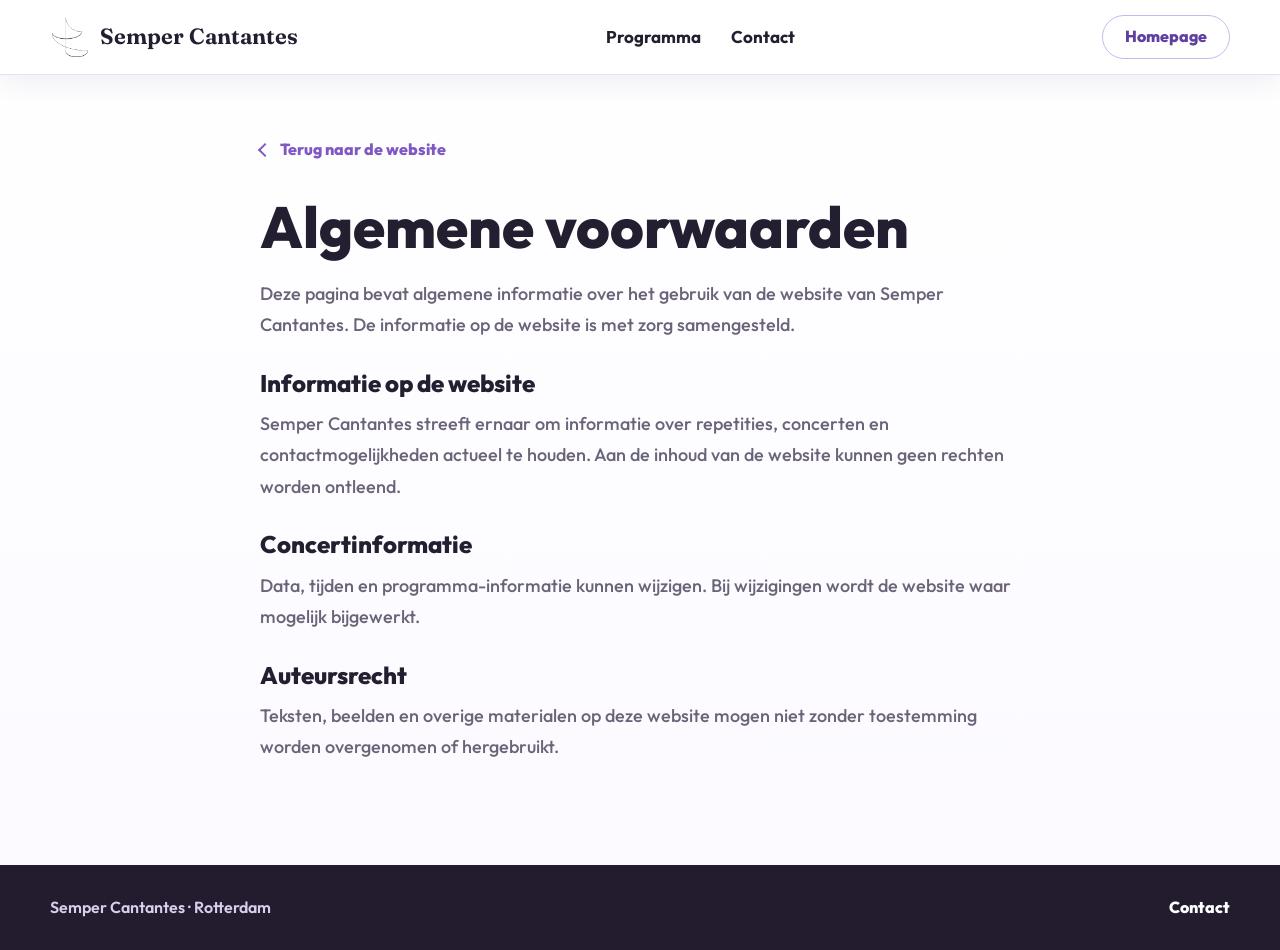
==== commit 1982e4b6: "Refine responsive UX across the site" ====
--- a/algemene-voorwaarden.html
+++ b/algemene-voorwaarden.html
@@ -10,9 +10,23 @@
       href="https://fonts.googleapis.com/css2?family=Fraunces:ital,opsz,wght@0,9..144,500;0,9..144,650;1,9..144,500&family=Outfit:wght@400;500;600;700;800&display=swap"
       rel="stylesheet"
     >
-    <link rel="stylesheet" href="styles.css?v=outfit-20260728">
+    <link rel="stylesheet" href="styles.css?v=ux-review-20260808">
   </head>
   <body class="legal-page">
+    <header class="subpage-header">
+      <nav class="subpage-nav" aria-label="Paginanavigatie">
+        <a class="subpage-brand" href="index.html" aria-label="Semper Cantantes homepage">
+          <img src="assets/semper-logo.png" alt="">
+          <span>Semper Cantantes</span>
+        </a>
+        <div class="subpage-links">
+          <a href="index.html#concerten">Programma</a>
+          <a href="index.html#contact">Contact</a>
+        </div>
+        <a class="subpage-home" href="index.html">Homepage</a>
+      </nav>
+    </header>
+
     <main class="legal-main">
       <a class="detail-back" href="index.html">Terug naar de website</a>
       <h1>Algemene voorwaarden</h1>
@@ -38,5 +52,10 @@
         zonder toestemming worden overgenomen of hergebruikt.
       </p>
     </main>
+
+    <footer class="subpage-footer">
+      <span>Semper Cantantes &middot; Rotterdam</span>
+      <a href="index.html#contact">Contact</a>
+    </footer>
   </body>
 </html>
--- a/styles.css
+++ b/styles.css
@@ -20,7 +20,8 @@
   --radius-pill: 999px;
   --font-display: "Fraunces", Georgia, serif;
   --font-body: "Outfit", "Segoe UI", Arial, sans-serif;
-  --maxw: 1320px;
+  --maxw: 1180px;
+  --section-space: 88px;
 }
 
 * {
@@ -48,7 +49,7 @@
   color: var(--ink);
   background: var(--bg);
   font-family: var(--font-body);
-  font-size: 17px;
+  font-size: 18px;
   line-height: 1.6;
   -webkit-font-smoothing: antialiased;
 }
@@ -114,7 +115,7 @@
   margin: 0;
   padding: 14px max(20px, calc((100vw - var(--maxw)) / 2));
   color: var(--ink);
-  font-size: 16px;
+  font-size: 17px;
   font-weight: 600;
   border: 0;
   border-radius: 0;
@@ -258,6 +259,15 @@
   cursor: not-allowed;
 }
 
+.login-link:focus-visible,
+.button:focus-visible,
+.small-button:focus-visible,
+.nav-link:focus-visible,
+.contact-details a:focus-visible {
+  outline: 3px solid rgba(128, 88, 196, 0.34);
+  outline-offset: 4px;
+}
+
 .social-link:hover,
 .login-link:hover {
   transform: translateY(-2px);
@@ -354,7 +364,7 @@
 .button {
   min-width: 190px;
   padding: 14px 28px;
-  font-size: 15px;
+  font-size: 16px;
 }
 
 .button:hover,
@@ -407,10 +417,7 @@
 }
 
 .section-heading {
-  display: flex;
-  align-items: flex-end;
-  justify-content: space-between;
-  gap: 32px;
+  display: block;
   margin-bottom: 38px;
 }
 
@@ -625,7 +632,7 @@
 .about-facts dd {
   margin: 0;
   color: var(--ink-soft);
-  font-size: 16px;
+  font-size: 17px;
   font-weight: 700;
 }
 
@@ -747,39 +754,40 @@
 .contact-lead {
   margin-bottom: 34px;
   color: var(--ink-soft);
-  font-size: 17px;
+  font-size: 18px;
   font-weight: 500;
   line-height: 1.7;
 }
 
 .contact-details {
   display: grid;
-  gap: 10px;
+  gap: 14px;
   margin: 0;
 }
 
 .contact-details div {
   display: grid;
-  grid-template-columns: 92px minmax(0, 1fr);
+  grid-template-columns: 104px minmax(0, 1fr);
   gap: 10px;
 }
 
 .contact-details dt {
   color: var(--ink);
-  font-size: 15px;
+  font-size: 17px;
   font-weight: 800;
 }
 
 .contact-details dd {
   margin: 0;
   color: var(--ink-soft);
-  font-size: 15px;
+  font-size: 17px;
   font-weight: 500;
 }
 
 .contact-form {
   display: grid;
   gap: 18px;
+  padding-top: 8px;
 }
 
 .form-names {
@@ -797,7 +805,7 @@
   flex-direction: column;
   gap: 8px;
   color: var(--ink);
-  font-size: 14px;
+  font-size: 16px;
   font-weight: 800;
   letter-spacing: 0;
 }
@@ -808,7 +816,7 @@
   border: 1px solid #ded6ef;
   border-radius: 12px;
   color: var(--ink);
-  background: #faf9fd;
+  background: #fcfbfe;
   font: inherit;
   font-size: 17px;
   transition: border-color 160ms ease, background 160ms ease, box-shadow 160ms ease;
@@ -823,12 +831,12 @@
 }
 
 .contact-form input {
-  height: 50px;
+  height: 54px;
   padding: 10px 14px;
 }
 
 .contact-form textarea {
-  min-height: 166px;
+  min-height: 150px;
   padding: 14px;
   resize: vertical;
 }
@@ -846,7 +854,7 @@
   gap: 12px;
   margin: 2px 4px 6px;
   color: var(--ink-soft);
-  font-size: 15px;
+  font-size: 16px;
   font-weight: 600;
 }
 
@@ -925,7 +933,7 @@
 .footer-brand span {
   display: block;
   color: #a99bc9;
-  font-size: 15px;
+  font-size: 16px;
 }
 
 .footer-inner nav {
@@ -933,7 +941,7 @@
   flex-wrap: wrap;
   gap: clamp(20px, 4vw, 46px);
   padding-top: 12px;
-  font-size: 15px;
+  font-size: 16px;
   font-weight: 700;
 }
 
@@ -1457,7 +1465,7 @@
 .hero-details dt {
   margin-bottom: 5px;
   color: var(--lav-700);
-  font-size: 12px;
+  font-size: 14px;
   font-weight: 800;
   letter-spacing: 0.08em;
   text-transform: uppercase;
@@ -1466,7 +1474,7 @@
 .hero-details dd {
   margin: 0;
   color: var(--ink-soft);
-  font-size: 17px;
+  font-size: 18px;
   font-weight: 700;
   line-height: 1.45;
 }
@@ -1481,12 +1489,12 @@
 }
 
 .upcoming-concert {
-  max-width: 720px;
+  max-width: 980px;
 }
 
 .concert-card-featured {
   display: grid;
-  grid-template-columns: minmax(260px, 0.9fr) minmax(280px, 1fr);
+  grid-template-columns: minmax(320px, 0.92fr) minmax(340px, 1.08fr);
 }
 
 .concert-card-featured .concert-image img {
@@ -1496,6 +1504,20 @@
 
 .concert-card-featured .concert-body p {
   min-height: 0;
+}
+
+.concert-card-featured .concert-body {
+  justify-content: center;
+  padding: clamp(30px, 4vw, 48px);
+}
+
+.concert-card-featured .concert-body h3 {
+  font-size: clamp(28px, 3vw, 36px);
+}
+
+.concert-card-featured .concert-body > p:not(.eyebrow) {
+  font-size: 18px;
+  line-height: 1.68;
 }
 
 .about-photo {
@@ -1592,7 +1614,7 @@
 .team-copy p:not(.eyebrow) {
   margin-bottom: 15px;
   color: var(--ink-soft);
-  font-size: 17px;
+  font-size: 18px;
   font-weight: 600;
   line-height: 1.72;
 }
@@ -1620,7 +1642,7 @@
   display: block;
   margin-bottom: 10px;
   color: var(--lav-700);
-  font-size: 13px;
+  font-size: 15px;
   font-weight: 800;
 }
 
@@ -1633,7 +1655,7 @@
 .previous-card p {
   margin-bottom: 0;
   color: var(--ink-soft);
-  font-size: 17px;
+  font-size: 18px;
   font-weight: 600;
   line-height: 1.65;
 }
@@ -2170,6 +2192,777 @@
   }
 }
 
+.login-demo {
+  width: min(560px, calc(100% - 32px));
+  max-height: calc(100vh - 32px);
+  padding: 0;
+  overflow: auto;
+  color: var(--ink);
+  border: 1px solid var(--line);
+  border-radius: var(--radius-md);
+  background: var(--white);
+  box-shadow: 0 30px 80px -36px rgba(36, 31, 48, 0.55);
+}
+
+.login-demo::backdrop {
+  background: rgba(36, 31, 48, 0.42);
+  backdrop-filter: blur(4px);
+}
+
+.login-demo-inner {
+  position: relative;
+  padding: 42px;
+}
+
+.login-demo h2 {
+  margin-bottom: 18px;
+  font-size: 34px;
+}
+
+.login-demo p {
+  color: var(--ink-soft);
+  font-size: 18px;
+  line-height: 1.65;
+}
+
+.login-demo-close {
+  position: absolute;
+  top: 16px;
+  right: 16px;
+  display: grid;
+  width: 44px;
+  height: 44px;
+  padding: 0;
+  place-items: center;
+  color: var(--ink);
+  border: 0;
+  background: transparent;
+  font: inherit;
+  font-size: 32px;
+  line-height: 1;
+  cursor: pointer;
+}
+
+.demo-member-list {
+  margin: 26px 0;
+  padding: 20px 0;
+  border-top: 1px solid var(--line);
+  border-bottom: 1px solid var(--line);
+}
+
+.demo-member-list strong {
+  display: block;
+  margin-bottom: 10px;
+  font-size: 18px;
+}
+
+.demo-member-list p {
+  margin: 4px 0;
+}
+
+.login-demo-note {
+  font-size: 16px !important;
+}
+
+@media (min-width: 1001px) and (max-width: 1440px) {
+  body {
+    font-size: 19px;
+  }
+
+  .site-nav {
+    padding-right: 32px;
+    padding-left: 32px;
+    font-size: 17px;
+  }
+
+  .nav-links {
+    gap: clamp(18px, 2vw, 28px);
+  }
+
+  .hero-content {
+    width: min(640px, calc(100% - 64px));
+    margin-left: max(32px, calc((100vw - var(--maxw)) / 2));
+  }
+
+  .section-inner,
+  .footer-inner {
+    width: min(var(--maxw), calc(100% - 64px));
+  }
+
+  .concert-section,
+  .about-section,
+  .contact-section,
+  .team-section,
+  .previous-section {
+    padding-top: 86px;
+    padding-bottom: 92px;
+  }
+
+  h2 {
+    font-size: clamp(38px, 3.7vw, 48px);
+  }
+
+  .about-copy p,
+  .team-copy p:not(.eyebrow),
+  .contact-lead,
+  .previous-card p,
+  .concert-card-featured .concert-body > p:not(.eyebrow) {
+    font-size: 19px;
+  }
+
+  .contact-details dt,
+  .contact-details dd,
+  .contact-form label {
+    font-size: 17px;
+  }
+}
+
+@media (max-width: 760px) {
+  body {
+    font-size: 18px;
+  }
+
+  .mobile-nav-panel .nav-link {
+    min-height: 50px;
+    font-size: 18px;
+  }
+
+  .mobile-nav-panel .login-link {
+    min-height: 50px;
+    font-size: 17px;
+  }
+
+  .hero-content {
+    padding-top: 86px;
+  }
+
+  .eyebrow {
+    font-size: 16px;
+  }
+
+  .button,
+  .small-button {
+    min-height: 52px;
+    font-size: 17px;
+  }
+
+  .concert-section,
+  .about-section,
+  .contact-section,
+  .team-section,
+  .previous-section {
+    padding: 52px 0;
+  }
+
+  .concert-image {
+    min-height: 0;
+  }
+
+  .concert-card-featured .concert-body {
+    padding: 24px;
+  }
+
+  .concert-card-featured .concert-body h3 {
+    font-size: 28px;
+  }
+
+  .concert-card-featured .concert-body > p:not(.eyebrow),
+  .about-copy p,
+  .team-copy p:not(.eyebrow),
+  .contact-lead,
+  .previous-card p {
+    font-size: 18px;
+    line-height: 1.65;
+  }
+
+  .contact-layout {
+    gap: 36px;
+  }
+
+  .contact-details div {
+    grid-template-columns: 86px minmax(0, 1fr);
+    gap: 12px;
+  }
+
+  .contact-details dt,
+  .contact-details dd,
+  .contact-form label,
+  .contact-form .checkbox-row {
+    font-size: 17px;
+  }
+
+  .contact-form {
+    padding-top: 30px;
+    border-top: 1px solid var(--line);
+  }
+
+  .contact-form input {
+    height: 56px;
+  }
+
+  .contact-form textarea {
+    min-height: 170px;
+  }
+
+  .hero-details dt {
+    font-size: 13px;
+  }
+
+  .hero-details dd {
+    font-size: 18px;
+  }
+
+  .footer-brand span,
+  .footer-inner nav {
+    font-size: 16px;
+  }
+
+  .login-demo-inner {
+    padding: 36px 24px 28px;
+  }
+
+  .login-demo h2 {
+    font-size: 30px;
+  }
+
+  .login-demo .button {
+    width: 100%;
+  }
+}
+
+/* Cohesive spacing and clear action hierarchy */
+.concert-section,
+.about-section,
+.contact-section,
+.team-section,
+.previous-section {
+  padding: var(--section-space) 0;
+}
+
+.section-heading {
+  margin-bottom: 32px;
+}
+
+.contact-details a,
+.text-link {
+  color: var(--lav-700);
+  font-weight: 800;
+  text-decoration: underline;
+  text-decoration-thickness: 1px;
+  text-underline-offset: 4px;
+}
+
+.about-copy p,
+.team-copy p:not(.eyebrow),
+.previous-card p,
+.history-timeline p,
+.legal-main p,
+.legal-main li {
+  font-weight: 500;
+}
+
+.contact-form {
+  grid-template-columns: repeat(2, minmax(0, 1fr));
+}
+
+.contact-form .message-field,
+.contact-form .form-submit {
+  grid-column: 1 / -1;
+}
+
+/* Shared secondary-page navigation */
+.subpage-header {
+  position: sticky;
+  top: 0;
+  z-index: 100;
+  border-bottom: 1px solid var(--line);
+  background: rgba(255, 255, 255, 0.97);
+  box-shadow: 0 8px 28px rgba(46, 35, 70, 0.07);
+  backdrop-filter: blur(16px);
+}
+
+.subpage-nav {
+  display: flex;
+  align-items: center;
+  gap: 32px;
+  width: min(var(--maxw), calc(100% - 40px));
+  min-height: 74px;
+  margin: 0 auto;
+}
+
+.subpage-brand {
+  display: inline-flex;
+  align-items: center;
+  gap: 10px;
+  flex: 0 0 auto;
+  font-family: var(--font-display);
+  font-size: 22px;
+  font-weight: 650;
+}
+
+.subpage-brand img {
+  width: 40px;
+  height: 40px;
+  object-fit: contain;
+  opacity: 0.82;
+}
+
+.subpage-links {
+  display: flex;
+  align-items: center;
+  justify-content: center;
+  gap: 30px;
+  flex: 1;
+  font-size: 17px;
+  font-weight: 700;
+}
+
+.subpage-links a,
+.subpage-home {
+  transition: color 160ms ease, border-color 160ms ease, background 160ms ease;
+}
+
+.subpage-links a:hover {
+  color: var(--lav-700);
+}
+
+.subpage-home {
+  display: inline-flex;
+  align-items: center;
+  justify-content: center;
+  min-height: 44px;
+  padding: 0 22px;
+  color: var(--lav-700);
+  border: 1px solid var(--lav-300);
+  border-radius: var(--radius-pill);
+  font-size: 16px;
+  font-weight: 800;
+}
+
+.subpage-home:hover {
+  border-color: var(--lav-600);
+  background: var(--lav-100);
+}
+
+.subpage-footer {
+  display: flex;
+  align-items: center;
+  justify-content: space-between;
+  gap: 24px;
+  padding: 30px max(20px, calc((100vw - var(--maxw)) / 2));
+  color: #d8cfee;
+  background: var(--plum);
+  font-size: 16px;
+  font-weight: 600;
+}
+
+.subpage-footer a {
+  color: var(--white);
+  font-weight: 800;
+}
+
+/* Concert information page */
+.concert-detail-main {
+  display: block;
+  min-height: 0;
+  padding: 56px 0 84px;
+}
+
+.concert-detail {
+  width: min(1100px, calc(100% - 40px));
+}
+
+.detail-back {
+  margin-bottom: 34px;
+  font-size: 16px;
+}
+
+.concert-detail-hero {
+  display: grid;
+  grid-template-columns: minmax(0, 1fr) minmax(380px, 0.92fr);
+  align-items: center;
+  gap: 56px;
+}
+
+.detail-copy h1 {
+  margin-bottom: 22px;
+  color: var(--ink);
+  font-size: clamp(46px, 5vw, 68px);
+  line-height: 1.02;
+}
+
+.detail-copy > p:not(.eyebrow) {
+  max-width: 52ch;
+  margin-bottom: 26px;
+  color: var(--ink-soft);
+  font-size: 20px;
+  font-weight: 500;
+  line-height: 1.65;
+}
+
+.event-facts {
+  margin: 30px 0;
+  border-top: 1px solid var(--line);
+  border-bottom: 1px solid var(--line);
+}
+
+.event-facts div,
+.performer-list div {
+  display: grid;
+  grid-template-columns: 118px minmax(0, 1fr);
+  gap: 18px;
+  padding: 11px 0;
+}
+
+.event-facts div + div,
+.performer-list div + div {
+  border-top: 1px solid var(--line);
+}
+
+.event-facts dt,
+.performer-list dt {
+  color: var(--ink);
+  font-weight: 800;
+}
+
+.event-facts dd,
+.performer-list dd {
+  margin: 0;
+  color: var(--ink-soft);
+  font-weight: 600;
+}
+
+.detail-media {
+  overflow: hidden;
+  margin: 0;
+  padding: 0;
+  border: 0;
+  border-radius: 8px;
+  box-shadow: 0 24px 58px -38px rgba(95, 63, 160, 0.42);
+}
+
+.detail-media img {
+  width: 100%;
+  aspect-ratio: 4 / 3;
+  object-fit: cover;
+}
+
+.concert-program {
+  display: grid;
+  grid-template-columns: repeat(2, minmax(0, 1fr));
+  gap: 64px;
+  margin-top: 72px;
+  padding-top: 56px;
+  border-top: 1px solid var(--line);
+}
+
+.concert-program h2,
+.concert-choir h2 {
+  margin-bottom: 18px;
+  font-size: clamp(28px, 3vw, 38px);
+  line-height: 1.12;
+}
+
+.concert-program p:not(.eyebrow),
+.concert-choir p:not(.eyebrow) {
+  color: var(--ink-soft);
+  font-size: 18px;
+  font-weight: 500;
+  line-height: 1.72;
+}
+
+.performer-list {
+  margin: 24px 0 0;
+  border-top: 1px solid var(--line);
+  border-bottom: 1px solid var(--line);
+  font-size: 18px;
+}
+
+.concert-choir {
+  display: grid;
+  grid-template-columns: minmax(320px, 0.9fr) minmax(0, 1.1fr);
+  align-items: center;
+  gap: 54px;
+  margin-top: 72px;
+  padding-top: 56px;
+  border-top: 1px solid var(--line);
+}
+
+.concert-choir img {
+  width: 100%;
+  aspect-ratio: 16 / 10;
+  object-fit: cover;
+  border-radius: 8px;
+}
+
+/* Refined information pages */
+.history-main {
+  width: min(900px, calc(100% - 40px));
+  padding: 58px 0 86px;
+}
+
+.history-header {
+  margin-bottom: 46px;
+}
+
+.history-timeline li {
+  padding-bottom: 32px;
+}
+
+.history-timeline div {
+  padding: 22px 26px;
+  border-radius: 8px;
+}
+
+.legal-main {
+  width: min(760px, calc(100% - 40px));
+  padding: 58px 0 84px;
+}
+
+.legal-main h1 {
+  color: var(--ink);
+  font-size: clamp(42px, 5vw, 58px);
+}
+
+.legal-main h2 {
+  margin-top: 30px;
+}
+
+@media (min-width: 1001px) and (max-width: 1440px) {
+  :root {
+    --section-space: 78px;
+  }
+
+  .subpage-nav {
+    width: min(var(--maxw), calc(100% - 64px));
+  }
+}
+
+@media (min-width: 761px) and (max-width: 1000px) {
+  :root {
+    --section-space: 68px;
+  }
+
+  .concert-card-featured {
+    grid-template-columns: minmax(270px, 0.86fr) minmax(0, 1.14fr);
+  }
+
+  .concert-card-featured .concert-image img {
+    height: 100%;
+    aspect-ratio: auto;
+  }
+
+  .team-card {
+    display: grid;
+    grid-template-columns: minmax(260px, 0.82fr) minmax(0, 1.18fr);
+  }
+
+  .team-image,
+  .team-image img {
+    height: 100%;
+    min-height: 480px;
+  }
+
+  .team-copy {
+    padding: 30px;
+  }
+
+  .subpage-nav {
+    width: min(100% - 32px, 900px);
+  }
+
+  .concert-detail {
+    width: min(100% - 40px, 900px);
+  }
+
+  .concert-detail-hero {
+    grid-template-columns: minmax(0, 1fr) minmax(300px, 0.9fr);
+    gap: 32px;
+  }
+
+  .detail-copy h1 {
+    font-size: 42px;
+  }
+
+  .detail-copy > p:not(.eyebrow) {
+    font-size: 18px;
+  }
+
+  .event-facts div {
+    grid-template-columns: 90px minmax(0, 1fr);
+    gap: 12px;
+  }
+
+  .concert-program {
+    gap: 36px;
+  }
+
+  .concert-choir {
+    grid-template-columns: minmax(280px, 0.9fr) minmax(0, 1.1fr);
+    gap: 36px;
+  }
+}
+
+@media (max-width: 760px) {
+  :root {
+    --section-space: 50px;
+  }
+
+  .hero-content {
+    text-align: center;
+  }
+
+  .hero-kicker {
+    justify-content: center;
+  }
+
+  .hero-copy {
+    margin-right: auto;
+    margin-left: auto;
+  }
+
+  .hero-details {
+    text-align: left;
+  }
+
+  .section-heading,
+  .about-heading,
+  .team-copy > .eyebrow,
+  .team-copy h3,
+  .contact-intro > .eyebrow,
+  .contact-intro h2 {
+    text-align: center;
+  }
+
+  .about-facts,
+  .about-copy,
+  .team-copy p:not(.eyebrow),
+  .contact-lead,
+  .contact-details,
+  .previous-card {
+    text-align: left;
+  }
+
+  .about-history-link {
+    margin-right: auto;
+    margin-left: auto;
+  }
+
+  .team-card {
+    display: block;
+  }
+
+  .contact-form {
+    grid-template-columns: 1fr;
+  }
+
+  .subpage-nav {
+    width: min(100% - 24px, 700px);
+    min-height: 66px;
+    gap: 12px;
+  }
+
+  .subpage-brand {
+    min-width: 0;
+    gap: 8px;
+    font-size: 18px;
+  }
+
+  .subpage-brand img {
+    width: 34px;
+    height: 34px;
+  }
+
+  .subpage-links {
+    display: none;
+  }
+
+  .subpage-home {
+    min-height: 44px;
+    margin-left: auto;
+    padding: 0 16px;
+    font-size: 15px;
+  }
+
+  .subpage-footer {
+    align-items: flex-start;
+    flex-direction: column;
+    padding: 26px 16px;
+  }
+
+  .concert-detail-main,
+  .history-main,
+  .legal-main {
+    padding-top: 38px;
+    padding-bottom: 64px;
+  }
+
+  .concert-detail,
+  .history-main,
+  .legal-main {
+    width: min(100% - 24px, 700px);
+  }
+
+  .concert-detail-hero,
+  .concert-program,
+  .concert-choir {
+    grid-template-columns: 1fr;
+  }
+
+  .concert-detail-hero {
+    gap: 32px;
+  }
+
+  .detail-copy > .eyebrow,
+  .detail-copy h1,
+  .concert-program .eyebrow,
+  .concert-program h2,
+  .concert-choir .eyebrow,
+  .concert-choir h2,
+  .history-header,
+  .legal-main > h1 {
+    text-align: center;
+  }
+
+  .detail-copy h1 {
+    font-size: 42px;
+  }
+
+  .detail-copy > p:not(.eyebrow),
+  .concert-program p:not(.eyebrow),
+  .concert-choir p:not(.eyebrow),
+  .legal-main p,
+  .legal-main li {
+    text-align: left;
+    font-size: 18px;
+  }
+
+  .event-facts div,
+  .performer-list div {
+    grid-template-columns: 92px minmax(0, 1fr);
+    gap: 12px;
+  }
+
+  .concert-program,
+  .concert-choir {
+    gap: 30px;
+    margin-top: 50px;
+    padding-top: 42px;
+  }
+
+  .concert-choir img {
+    order: 2;
+  }
+
+  .history-header h1 {
+    font-size: 40px;
+  }
+
+  .legal-main h1 {
+    font-size: 38px;
+  }
+}
+
 @media (prefers-reduced-motion: reduce) {
   .site-nav {
     transition: none;
